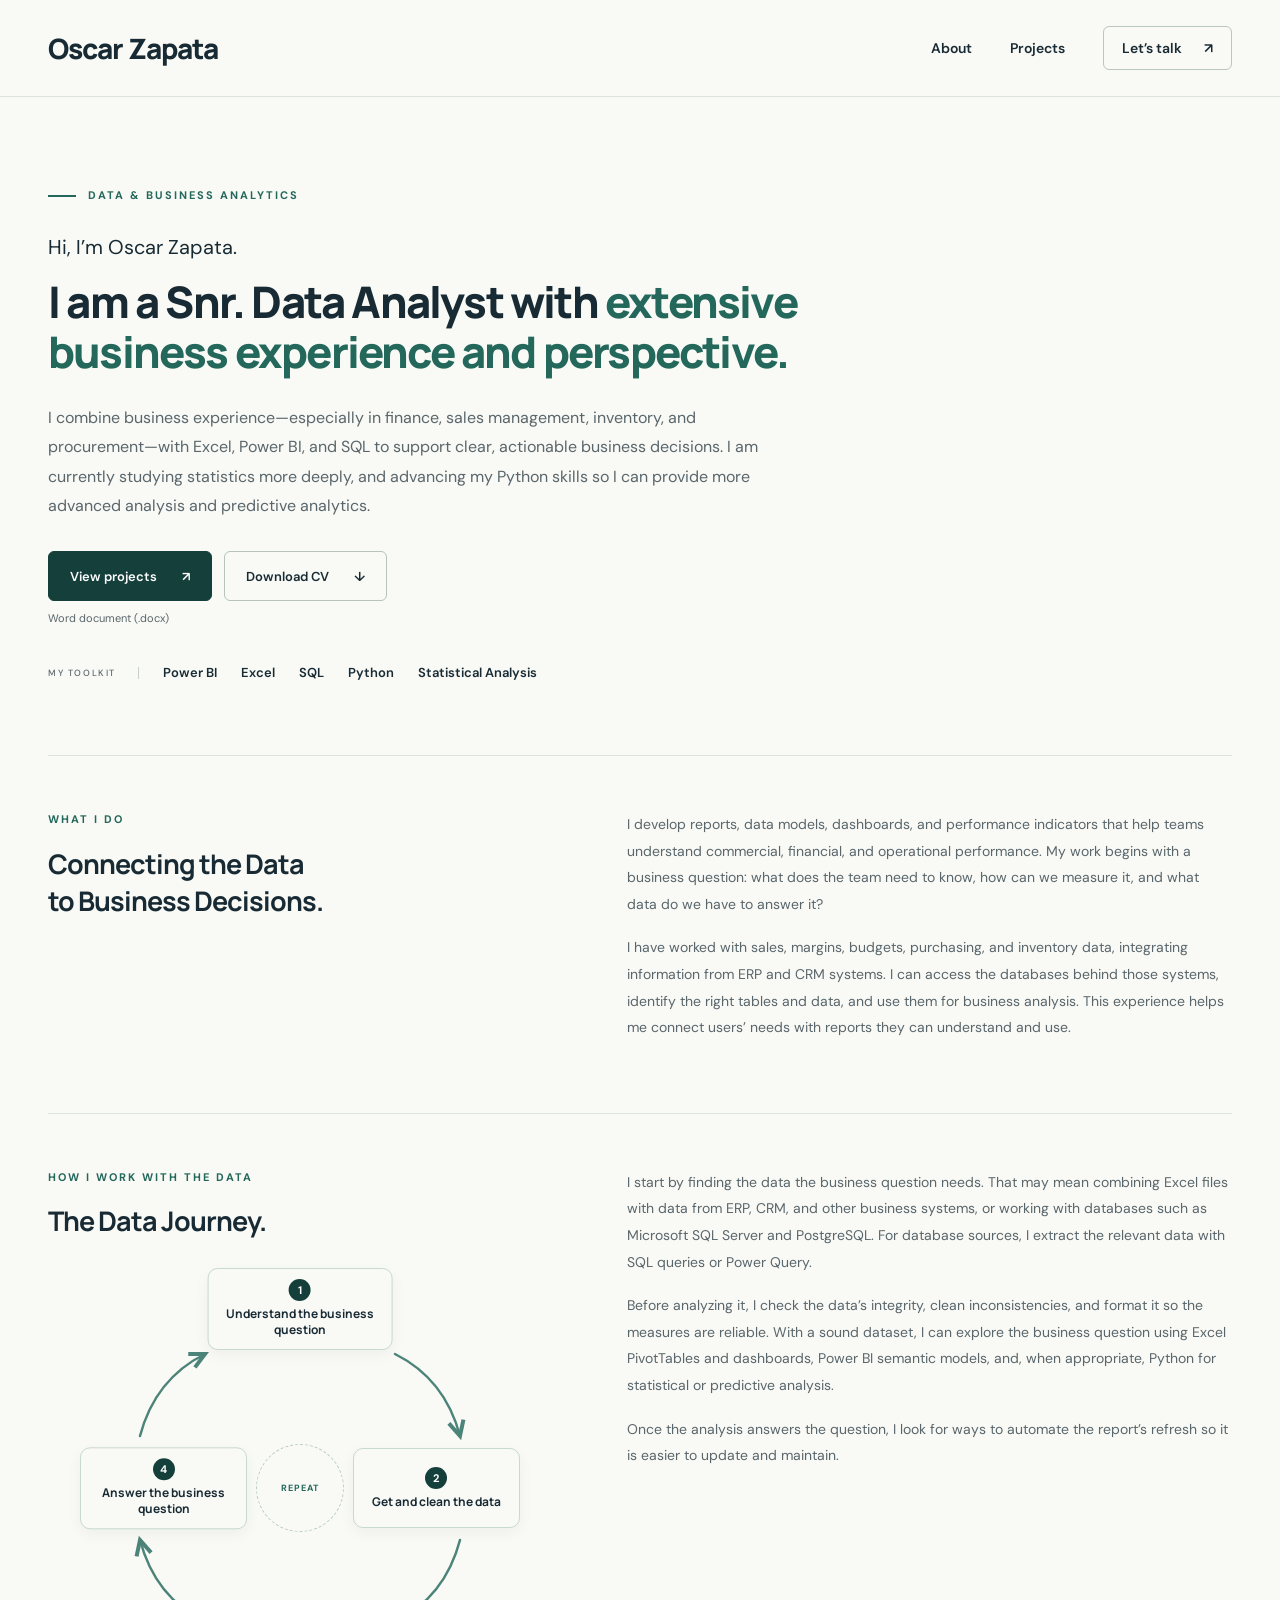
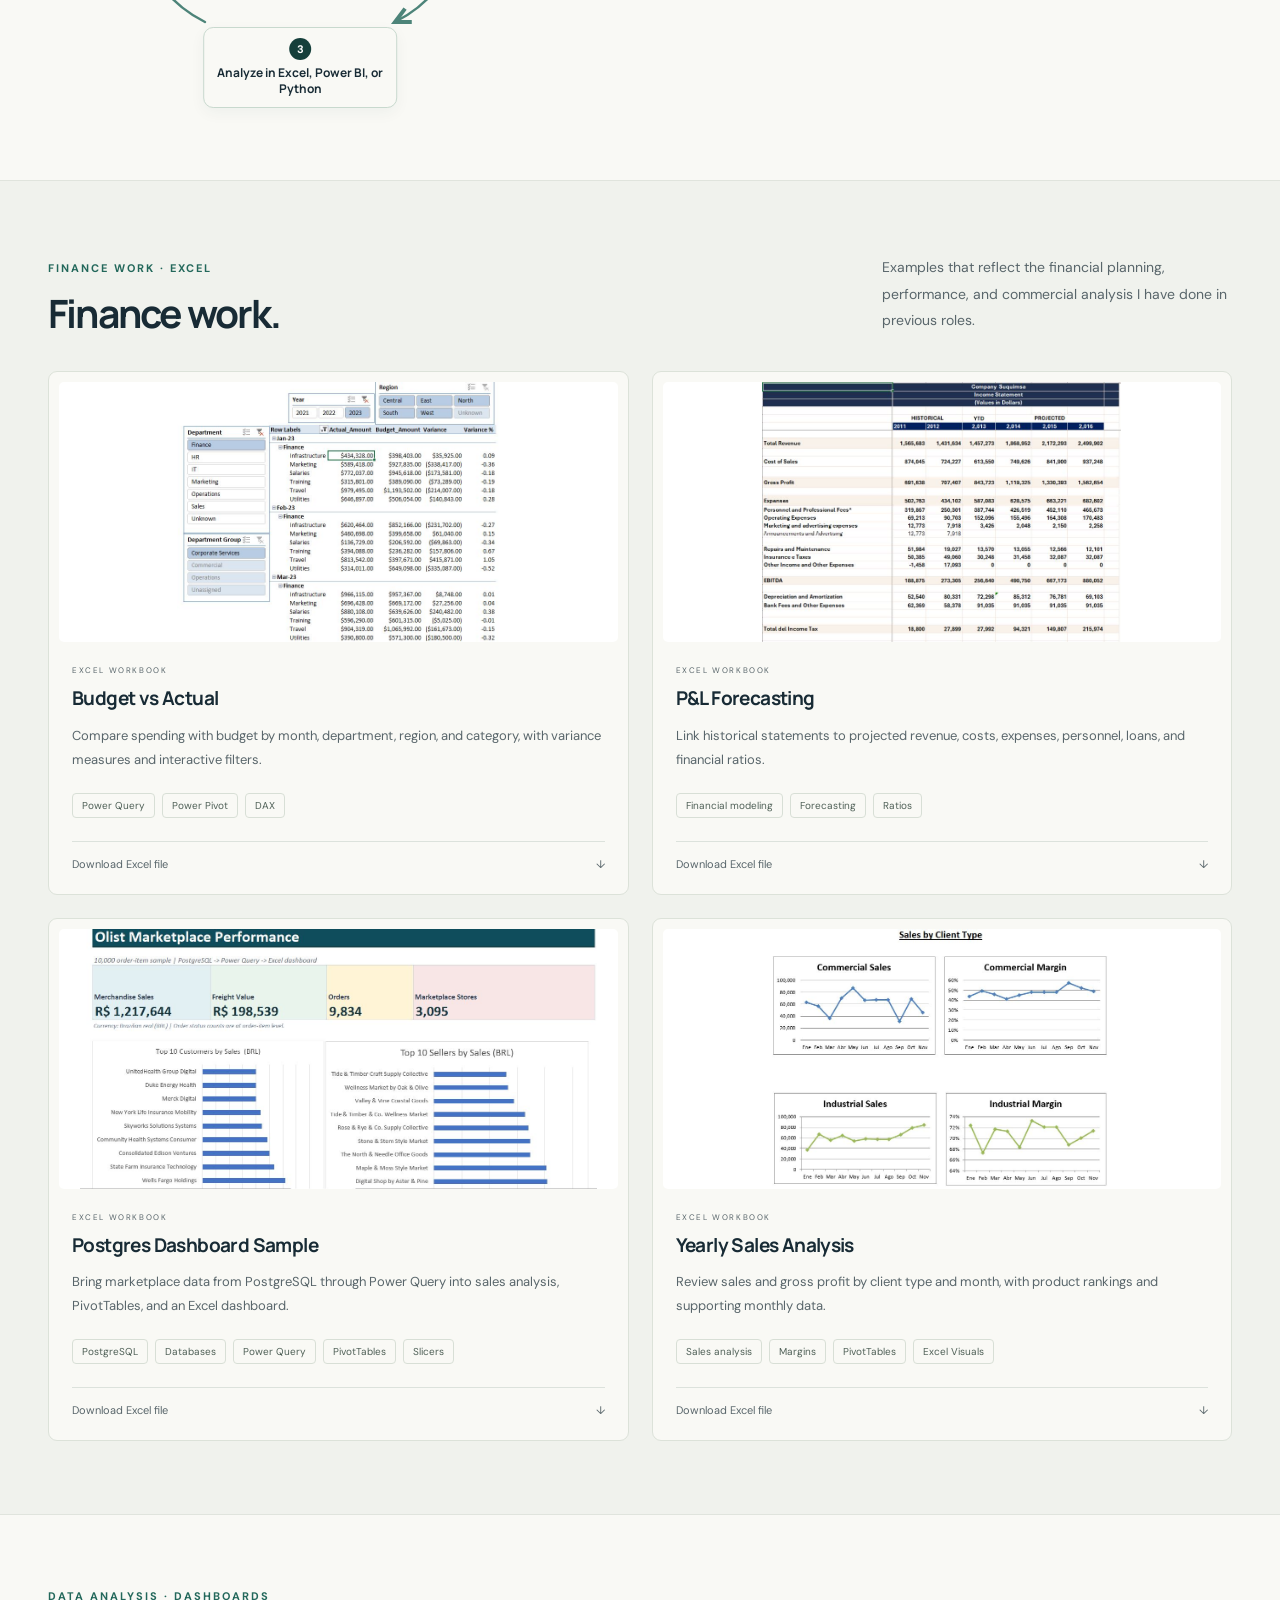
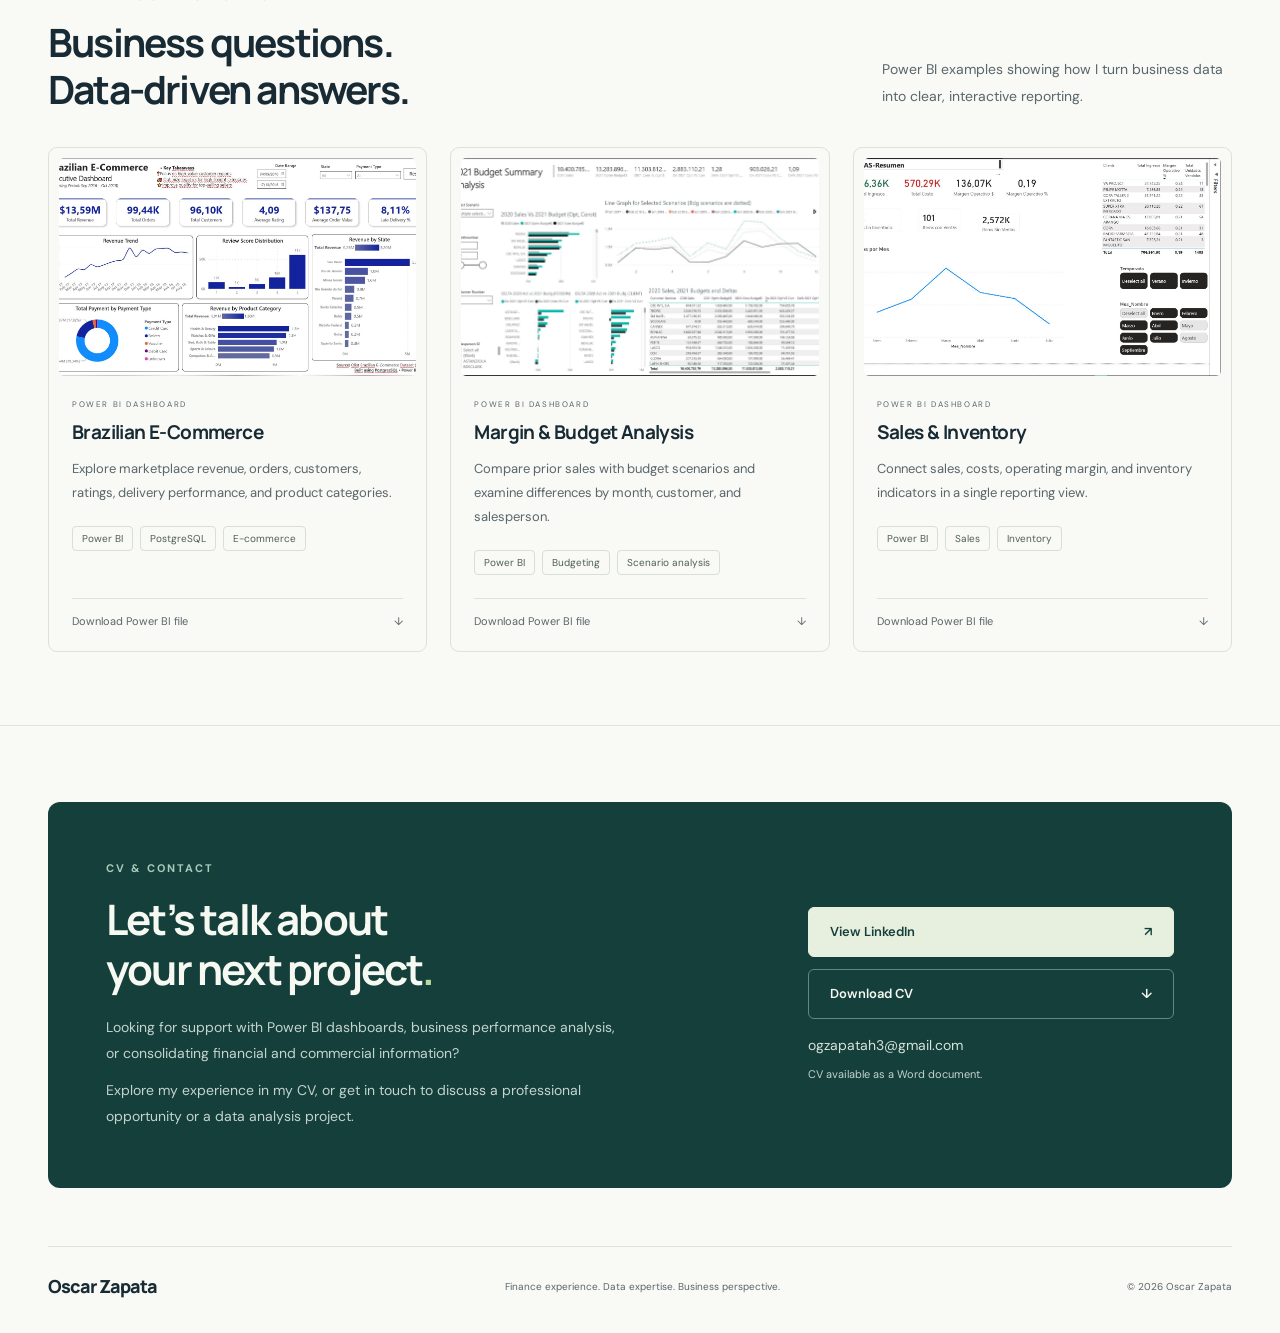
==== index.html @ 54e93f94 "Initial professional portfolio site" ====
<!doctype html>
<html lang="en">
  <head>
    <meta charset="UTF-8" />
    <meta name="viewport" content="width=device-width, initial-scale=1.0" />
    <meta name="description" content="Oscar Zapata is a senior data analyst combining finance and business experience with Excel, Power BI, and SQL, while studying advanced Python and statistics." />
    <meta name="theme-color" content="#153f3b" />
    <title>Oscar Zapata — Data & Business Analytics</title>
    <link rel="preconnect" href="https://fonts.googleapis.com" />
    <link rel="preconnect" href="https://fonts.gstatic.com" crossorigin />
    <link href="https://fonts.googleapis.com/css2?family=DM+Sans:wght@400;500;600;700&family=Manrope:wght@400;500;600;700;800&display=swap" rel="stylesheet" />
    <link rel="stylesheet" href="./styles.css" />
  </head>
  <body>
    <a class="skip-link" href="#main">Skip to content</a>
    <header class="site-header">
      <div class="container header-inner">
        <a class="brand" href="#about" aria-label="Oscar Zapata, home">Oscar Zapata</a>
        <nav aria-label="Main navigation"><a href="#about">About</a><a href="#projects">Projects</a><a class="nav-contact" href="#contact">Let’s talk <span aria-hidden="true">↗</span></a></nav>
      </div>
    </header>
    <main id="main">
      <section class="hero container" id="about" aria-labelledby="hero-title">
        <div class="hero-copy">
          <p class="eyebrow"><span class="small-line"></span> DATA & BUSINESS ANALYTICS</p>
          <p class="intro">Hi, I’m Oscar Zapata.</p>
          <h1 id="hero-title">I am a Snr. Data Analyst with <span class="accent">extensive business experience and perspective.</span></h1>
          <p class="hero-description">I combine business experience—especially in finance, sales management, inventory, and procurement—with Excel, Power BI, and SQL to support clear, actionable business decisions. I am currently studying statistics more deeply, and advancing my Python skills so I can provide more advanced analysis and predictive analytics.</p>
          <div class="button-row"><a class="button button-primary" href="#projects">View projects <span aria-hidden="true">↗</span></a><a class="button button-outline" href="./Docs/Oscar_Zapata_Senior_Data_Analyst_CV.docx" download aria-describedby="cv-status">Download CV <span aria-hidden="true">↓</span></a></div>
          <p class="draft-note" id="cv-status">Word document (.docx)</p>
          <div class="tool-row" aria-label="Core tools and methods"><span class="tool-label">MY TOOLKIT</span><span>Power BI</span><span>Excel</span><span>SQL</span><span>Python</span><span>Statistical Analysis</span></div>
        </div>
      </section>
      <section class="about-detail container" aria-labelledby="about-title">
        <div><p class="eyebrow">WHAT I DO</p><h2 id="about-title">Connecting the Data<br />to Business Decisions.</h2></div>
        <div class="about-text"><p>I develop reports, data models, dashboards, and performance indicators that help teams understand commercial, financial, and operational performance. My work begins with a business question: what does the team need to know, how can we measure it, and what data do we have to answer it?</p><p>I have worked with sales, margins, budgets, purchasing, and inventory data, integrating information from ERP and CRM systems. I can access the databases behind those systems, identify the right tables and data, and use them for business analysis. This experience helps me connect users’ needs with reports they can understand and use.</p></div>
      </section>
      <section class="about-detail container" aria-labelledby="journey-title">
        <div>
          <p class="eyebrow">HOW I WORK WITH THE DATA</p>
          <h2 id="journey-title">The Data Journey.</h2>
          <div class="journey-cycle" role="img" aria-label="A repeating four-step process: understand the business question; get and clean the data; analyze it in Excel, Power BI, or Python; answer the business question; then return to step one.">
            <svg class="journey-arrows" viewBox="0 0 440 440" aria-hidden="true" focusable="false">
              <defs><marker id="journey-arrow" markerWidth="9" markerHeight="9" refX="7" refY="4.5" orient="auto"><path d="M1 1.5 L7 4.5 L1 7.5" fill="none" stroke="currentColor" stroke-width="1.6" /></marker></defs>
              <path d="M315 86 Q365 111 380 168" marker-end="url(#journey-arrow)" />
              <path d="M380 272 Q365 329 315 354" marker-end="url(#journey-arrow)" />
              <path d="M125 354 Q75 329 60 272" marker-end="url(#journey-arrow)" />
              <path d="M60 168 Q75 111 125 86" marker-end="url(#journey-arrow)" />
            </svg>
            <div class="journey-step journey-step-one"><span>1</span><strong>Understand the business question</strong></div>
            <div class="journey-step journey-step-two"><span>2</span><strong>Get and clean the data</strong></div>
            <div class="journey-step journey-step-three"><span>3</span><strong>Analyze in Excel, Power BI, or Python</strong></div>
            <div class="journey-step journey-step-four"><span>4</span><strong>Answer the business question</strong></div>
            <div class="journey-cycle-center" aria-hidden="true">REPEAT</div>
          </div>
        </div>
        <div class="about-text"><p>I start by finding the data the business question needs. That may mean combining Excel files with data from ERP, CRM, and other business systems, or working with databases such as Microsoft SQL Server and PostgreSQL. For database sources, I extract the relevant data with SQL queries or Power Query.</p><p>Before analyzing it, I check the data’s integrity, clean inconsistencies, and format it so the measures are reliable. With a sound dataset, I can explore the business question using Excel PivotTables and dashboards, Power BI semantic models, and, when appropriate, Python for statistical or predictive analysis.</p><p>Once the analysis answers the question, I look for ways to automate the report’s refresh so it is easier to update and maintain.</p></div>
      </section>
      <section class="projects-section finance-section" id="projects" aria-labelledby="finance-title">
        <div class="container">
          <div class="section-heading"><div><p class="eyebrow">FINANCE WORK · EXCEL</p><h2 id="finance-title">Finance work.</h2></div><p>Examples that reflect the financial planning, performance, and commercial analysis I have done in previous roles.</p></div>
          <div class="projects-grid finance-grid">
            <article class="project-card">
              <div class="project-visual dashboard-visual finance-image"><img src="./Docs/Excel/Budget_vs_Actual_Data.JPG" alt="Budget versus actual Excel report with department and region filters" loading="lazy" /></div>
              <div class="project-body"><span class="project-status">EXCEL WORKBOOK</span><h3>Budget vs Actual</h3><p>Compare spending with budget by month, department, region, and category, with variance measures and interactive filters.</p><div class="tags"><span>Power Query</span><span>Power Pivot</span><span>DAX</span></div><a class="project-footnote" href="./Docs/Excel/Budget_vs_Actual_Data.xlsx" download>Download Excel file <span aria-hidden="true">↓</span></a></div>
            </article>
            <article class="project-card">
              <div class="project-visual dashboard-visual finance-image"><img src="./Docs/Excel/P&amp;L Forecasting DEMO.JPG" alt="Historical and projected income statement in Excel" loading="lazy" /></div>
              <div class="project-body"><span class="project-status">EXCEL WORKBOOK</span><h3>P&amp;L Forecasting</h3><p>Link historical statements to projected revenue, costs, expenses, personnel, loans, and financial ratios.</p><div class="tags"><span>Financial modeling</span><span>Forecasting</span><span>Ratios</span></div><a class="project-footnote" href="./Docs/Excel/P&amp;L Forecasting DEMO.xlsx" download>Download Excel file <span aria-hidden="true">↓</span></a></div>
            </article>
            <article class="project-card">
              <div class="project-visual dashboard-visual finance-image"><img src="./Docs/Excel/Postgres Dashboard Sample.JPG" alt="Olist marketplace Excel dashboard with sales KPIs and customer and seller rankings" loading="lazy" /></div>
              <div class="project-body"><span class="project-status">EXCEL WORKBOOK</span><h3>Postgres Dashboard Sample</h3><p>Bring marketplace data from PostgreSQL through Power Query into sales analysis, PivotTables, and an Excel dashboard.</p><div class="tags"><span>PostgreSQL</span><span>Databases</span><span>Power Query</span><span>PivotTables</span><span>Slicers</span></div><a class="project-footnote" href="./Docs/Excel/Postgres Dashboard Sample.xlsx" download>Download Excel file <span aria-hidden="true">↓</span></a></div>
            </article>
            <article class="project-card">
              <div class="project-visual dashboard-visual finance-image"><img src="./Docs/Excel/Yearly Sales Analysis.JPG" alt="Excel charts comparing commercial and industrial sales and margins by month" loading="lazy" /></div>
              <div class="project-body"><span class="project-status">EXCEL WORKBOOK</span><h3>Yearly Sales Analysis</h3><p>Review sales and gross profit by client type and month, with product rankings and supporting monthly data.</p><div class="tags"><span>Sales analysis</span><span>Margins</span><span>PivotTables</span><span>Excel Visuals</span></div><a class="project-footnote" href="./Docs/Excel/Yearly Sales Analysis.xlsx" download>Download Excel file <span aria-hidden="true">↓</span></a></div>
            </article>
          </div>
        </div>
      </section>
      <section class="projects-section dashboards-section" id="dashboards" aria-labelledby="dashboards-title">
        <div class="container">
          <div class="section-heading"><div><p class="eyebrow">DATA ANALYSIS · DASHBOARDS</p><h2 id="dashboards-title">Business questions.<br />Data-driven answers.</h2></div><p>Power BI examples showing how I turn business data into clear, interactive reporting.</p></div>
          <div class="projects-grid">
            <article class="project-card">
              <div class="project-visual dashboard-visual"><img src="./Docs/PowerBI/Brazilian_ECommerce_Dashboard.JPG" alt="Brazilian e-commerce dashboard showing revenue, orders, delivery, and customer trends" loading="lazy" /></div>
              <div class="project-body"><span class="project-status">POWER BI DASHBOARD</span><h3>Brazilian E-Commerce</h3><p>Explore marketplace revenue, orders, customers, ratings, delivery performance, and product categories.</p><div class="tags"><span>Power BI</span><span>PostgreSQL</span><span>E-commerce</span></div><a class="project-footnote" href="./Docs/PowerBI/Brazilian_ECommerce_Dashboard.pbix" download>Download Power BI file <span aria-hidden="true">↓</span></a></div>
            </article>
            <article class="project-card">
              <div class="project-visual dashboard-visual"><img src="./Docs/PowerBI/Margin and Budget Analysis DEMO V2.JPG" alt="Budget dashboard comparing sales with optimistic and conservative scenarios" loading="lazy" /></div>
              <div class="project-body"><span class="project-status">POWER BI DASHBOARD</span><h3>Margin &amp; Budget Analysis</h3><p>Compare prior sales with budget scenarios and examine differences by month, customer, and salesperson.</p><div class="tags"><span>Power BI</span><span>Budgeting</span><span>Scenario analysis</span></div><a class="project-footnote" href="./Docs/PowerBI/Margin and Budget Analysis DEMO V2.pbix" download>Download Power BI file <span aria-hidden="true">↓</span></a></div>
            </article>
            <article class="project-card">
              <div class="project-visual dashboard-visual inventory-visual"><img src="./Docs/PowerBI/Sales and Inventory.JPG" alt="Sales and inventory dashboard showing revenue, cost, margin, and inventory indicators" loading="lazy" /></div>
              <div class="project-body"><span class="project-status">POWER BI DASHBOARD</span><h3>Sales &amp; Inventory</h3><p>Connect sales, costs, operating margin, and inventory indicators in a single reporting view.</p><div class="tags"><span>Power BI</span><span>Sales</span><span>Inventory</span></div><a class="project-footnote" href="./Docs/PowerBI/Analisis de Bodega V2.pbix" download>Download Power BI file <span aria-hidden="true">↓</span></a></div>
            </article>
          </div>
        </div>
      </section>
      <section class="contact-section container" id="contact" aria-labelledby="contact-title">
        <div class="contact-card">
          <div class="contact-copy"><p class="eyebrow">CV & CONTACT</p><h2 id="contact-title">Let’s talk about<br />your next project<span>.</span></h2><p>Looking for support with Power BI dashboards, business performance analysis, or consolidating financial and commercial information?</p><p>Explore my experience in my CV, or get in touch to discuss a professional opportunity or a data analysis project.</p></div>
          <div class="contact-actions"><a class="button button-light" href="https://www.linkedin.com/in/oscarzapata/" target="_blank" rel="noopener noreferrer">View LinkedIn <span aria-hidden="true">↗</span></a><a class="button button-dark-outline" href="./Docs/Oscar_Zapata_Senior_Data_Analyst_CV.docx" download>Download CV <span aria-hidden="true">↓</span></a><span class="contact-email">ogzapatah3@gmail.com</span><p class="contact-note">CV available as a Word document.</p></div>
        </div>
      </section>
    </main>
    <footer class="container site-footer"><a class="brand" href="#about">Oscar Zapata</a><p>Finance experience. Data expertise. Business perspective.</p><span>© <span id="year">2026</span> Oscar Zapata</span></footer>
    <script src="./main.js" defer></script>
  </body>
</html>
---- styles.css ----
:root {
  --paper: #f9f9f5;
  --ink: #182b35;
  --muted: #59666b;
  --green: #23685b;
  --dark-green: #153f3b;
  --line: #dce2dc;
  font-family: 'DM Sans', sans-serif;
  color: var(--ink);
  background: var(--paper);
  font-synthesis: none;
}
* { box-sizing: border-box; }
html { scroll-behavior: smooth; scroll-padding-top: 100px; }
body { margin: 0; }
a { color: inherit; text-decoration: none; }
button { font: inherit; cursor: pointer; }
button, a { -webkit-tap-highlight-color: transparent; }
button:focus-visible, a:focus-visible { outline: 3px solid #b17c25; outline-offset: 5px; }
h1, h2, h3, p { margin: 0; }
h1, h2, h3, .brand { font-family: 'Manrope', sans-serif; }
.container { width: min(1200px, calc(100% - 96px)); margin-inline: auto; }
.skip-link { position: fixed; z-index: 100; top: -100px; left: 20px; padding: 14px; background: white; }
.skip-link:focus { top: 12px; }
.site-header { background: var(--paper); border-bottom: 1px solid var(--line); }
.header-inner { height: 96px; display: flex; align-items: center; justify-content: space-between; gap: 24px; }
.brand { font-size: 28px; font-weight: 800; letter-spacing: -1px; }
nav { display: flex; align-items: center; gap: 38px; font-size: 14px; font-weight: 600; }
nav a { padding-block: 10px; }
nav a:hover { color: var(--green); }
nav .nav-contact { display: flex; gap: 22px; border: 1px solid #bac7bf; padding: 12px 18px; border-radius: 6px; }
.hero { padding-block: 90px 74px; }
.hero-copy { max-width: 850px; }
.eyebrow { font-size: 11px; font-weight: 700; letter-spacing: 2px; color: var(--green); line-height: 1.6; }
.hero .eyebrow { display: flex; align-items: center; gap: 12px; margin-bottom: 29px; }
.small-line { width: 28px; height: 2px; background: var(--green); }
.intro { font-size: 20px; margin-bottom: 17px; }
h1 { font-size: clamp(38px, 3.4vw, 48px); letter-spacing: -1.8px; line-height: 1.15; font-weight: 800; }
.accent { color: var(--green); }
.hero-description { margin-top: 26px; max-width: 740px; color: var(--muted); font-size: 16px; line-height: 1.85; }
.button-row { display: flex; flex-wrap: wrap; gap: 12px; margin-top: 30px; }
.button { border-radius: 6px; padding: 15px 21px; display: inline-flex; justify-content: center; align-items: center; gap: 25px; min-height: 50px; font-size: 13px; font-weight: 600; transition: background .18s, transform .18s; }
.button:hover { transform: translateY(-2px); }
.button-primary { background: var(--dark-green); border: 1px solid var(--dark-green); color: white; }
.button-primary:hover { background: #236054; }
.button-outline { background: transparent; border: 1px solid #b7c4bd; }
.button-outline:hover { background: #eef1eb; }
.draft-note { font-size: 11px; color: var(--muted); margin-top: 10px; }
.tool-row { display: flex; flex-wrap: wrap; align-items: center; gap: 24px; margin-top: 39px; font-size: 13px; font-weight: 600; }
.tool-row .tool-label { font-size: 9px; letter-spacing: 1.6px; color: var(--muted); font-weight: 500; border-right: 1px solid #c8d1c9; padding-right: 22px; }
.about-detail { border-top: 1px solid var(--line); padding-block: 55px 72px; display: grid; grid-template-columns: 1fr 1.2fr; gap: 75px; }
.about-detail h2 { font-size: 27px; letter-spacing: -1px; line-height: 1.4; margin-top: 16px; }
.about-text { color: var(--muted); font-size: 14px; line-height: 1.9; }
.about-text p + p { margin-top: 17px; }
.journey-cycle { position: relative; width: min(100%, 440px); aspect-ratio: 1; margin: 28px auto 0; }
.journey-arrows { position: absolute; inset: 0; width: 100%; height: 100%; color: var(--green); }
.journey-arrows > path { fill: none; stroke: currentColor; stroke-width: 2.5; stroke-linecap: round; opacity: .8; }
.journey-step { position: absolute; z-index: 1; min-height: 80px; padding: 10px; border: 1px solid #c8d9ce; border-radius: 10px; background: var(--paper); display: flex; flex-direction: column; align-items: center; justify-content: center; gap: 5px; text-align: center; box-shadow: 0 5px 15px #153f3b0c; }
.journey-step span { width: 22px; height: 22px; border-radius: 50%; background: var(--dark-green); color: white; display: grid; place-items: center; font-size: 11px; font-weight: 700; }
.journey-step strong { font-family: 'Manrope', sans-serif; font-size: 12px; line-height: 1.35; }
.journey-step-one { top: 0; left: 50%; transform: translateX(-50%); width: 42%; }
.journey-step-two { top: 50%; right: 0; transform: translateY(-50%); width: 38%; }
.journey-step-three { bottom: 0; left: 50%; transform: translateX(-50%); width: 44%; }
.journey-step-four { top: 50%; left: 0; transform: translateY(-50%); width: 38%; }
.journey-cycle-center { position: absolute; inset: 40%; border: 1px dashed #b8cec2; border-radius: 50%; display: grid; place-items: center; color: var(--green); font-size: 9px; font-weight: 700; letter-spacing: 1px; }
.projects-section { background: #f0f2ed; padding-block: 73px; border-block: 1px solid #e0e4dd; }
.dashboards-section { background: var(--paper); border-top: 0; }
.section-heading { display: flex; justify-content: space-between; gap: 40px; align-items: end; margin-bottom: 34px; }
.section-heading h2 { font-size: 39px; line-height: 1.2; letter-spacing: -1.8px; margin-top: 13px; }
.section-heading > p { max-width: 350px; color: var(--muted); font-size: 14px; line-height: 1.9; padding-bottom: 3px; }
.projects-grid { display: grid; grid-template-columns: repeat(3, 1fr); gap: 23px; }
.finance-grid { grid-template-columns: repeat(2, minmax(0, 1fr)); }
.project-card { background: var(--paper); border: 1px solid #dce2d9; border-radius: 9px; overflow: hidden; display: flex; flex-direction: column; transition: transform .2s, box-shadow .2s; }
.project-card:hover { transform: translateY(-4px); box-shadow: 0 12px 24px #153f3b0c; }
.project-visual { height: 218px; margin: 10px 10px 0; border-radius: 5px; padding: 20px; display: flex; flex-direction: column; justify-content: space-between; }
.dashboard-visual { padding: 0; overflow: hidden; background: #e9eeeb; }
.dashboard-visual img { width: 100%; height: 100%; display: block; object-fit: cover; object-position: top center; }
.inventory-visual img { object-position: right top; }
.finance-image { height: 260px; background: #fff; }
.finance-image img { object-fit: contain; }
.project-body { padding: 23px; display: flex; flex: 1; flex-direction: column; }
.project-status { font-size: 8px; letter-spacing: 1.6px; color: var(--muted); }
.project-body h3 { font-size: 19px; line-height: 1.4; letter-spacing: -.6px; margin-top: 10px; }
.project-body p { color: var(--muted); font-size: 13px; line-height: 1.85; margin-top: 12px; }
.tags { display: flex; flex-wrap: wrap; gap: 7px; margin-top: 21px; margin-bottom: 23px; }
.tags span { font-size: 10px; border: 1px solid #d8dfd6; padding: 5px 9px; border-radius: 4px; color: #4f6057; }
.project-footnote { margin-top: auto; padding-top: 15px; border-top: 1px solid var(--line); display: flex; justify-content: space-between; font-size: 11px; color: var(--muted); }
.project-footnote:hover { color: var(--green); text-decoration: underline; }
.contact-section { padding-block: 76px 58px; }
.contact-card { border-radius: 12px; padding: 58px; background: var(--dark-green); color: #f6f8f2; display: grid; grid-template-columns: 1.7fr 1fr; gap: 80px; align-items: center; }
.contact-copy .eyebrow { color: #aacbbb; }
.contact-copy h2 { font-size: 42px; letter-spacing: -1.8px; line-height: 1.2; margin-top: 16px; }
.contact-copy h2 span { color: #bad89f; }
.contact-copy > p:not(.eyebrow) { color: #c4d4cf; font-size: 14px; line-height: 1.85; margin-top: 20px; max-width: 510px; }
.contact-copy > p + p { margin-top: 12px !important; }
.contact-actions { display: grid; gap: 12px; }
.contact-actions .button { justify-content: space-between; }
.button-light { background: #e7efdf; color: var(--dark-green); border: 1px solid #e7efdf; }
.button-light:hover { background: white; }
.button-dark-outline { background: transparent; color: #f6f8f2; border: 1px solid #65877e; }
.button-dark-outline:hover { background: #25534c; }
.contact-email { font-size: 14px; color: #d6e3dc; margin-top: 5px; overflow-wrap: anywhere; user-select: all; }
.contact-note { font-size: 11px; color: #c4d4cf; line-height: 1.6; }
.site-footer { display: flex; flex-wrap: wrap; justify-content: space-between; gap: 20px; align-items: center; border-top: 1px solid var(--line); padding-block: 27px 35px; }
.site-footer .brand { font-size: 18px; }
.site-footer p, .site-footer > span { font-size: 10px; color: var(--muted); }
@media (min-width: 1500px) { .hero { padding-block: 105px 90px; } }
@media (max-width: 1050px) {
  .container { width: calc(100% - 64px); }
  h1 { font-size: 38px; }
  .about-detail { gap: 40px; }
  .projects-grid { gap: 15px; }
  .project-body { padding: 18px; }
  .project-body h3 { font-size: 17px; }
  .contact-card { gap: 40px; padding: 40px; }
}
@media (max-width: 760px) {
  html { scroll-padding-top: 24px; }
  .container { width: calc(100% - 40px); }
  .header-inner { height: 80px; gap: 16px; }
  .brand { font-size: 20px; }
  nav { gap: 18px; font-size: 12px; }
  nav .nav-contact { padding: 8px 11px; gap: 8px; }
  .hero { padding-block: 48px; }
  h1 { font-size: clamp(34px, 7vw, 48px); letter-spacing: -1.3px; }
  .desktop-break { display: none; }
  .hero .eyebrow { margin-bottom: 22px; font-size: 10px; }
  .hero-description { max-width: 560px; font-size: 15px; }
  .about-detail { grid-template-columns: 1fr; gap: 23px; padding-block: 38px 45px; }
  .about-detail h2 { font-size: 28px; }
  .section-heading { display: block; }
  .section-heading h2 { font-size: 34px; }
  .section-heading > p { margin-top: 20px; max-width: 560px; }
  .projects-section { padding-block: 45px; }
  .projects-grid { grid-template-columns: 1fr; gap: 24px; }
  .project-visual { height: 235px; }
  .finance-image { height: 235px; }
  .project-body { padding: 23px; }
  .project-body h3 { font-size: 22px; }
  .contact-section { padding-block: 45px; }
  .contact-card { grid-template-columns: 1fr; padding: 32px 26px; gap: 28px; }
  .contact-copy h2 { font-size: 35px; }
  .contact-actions { max-width: 400px; width: 100%; }
  .site-footer { align-items: start; flex-direction: column; gap: 13px; }
}
@media (max-width: 400px) {
  .container { width: calc(100% - 32px); }
  nav { gap: 12px; }
  nav .nav-contact { border: none; padding: 8px 0; }
  nav .nav-contact span { display: none; }
  .brand { font-size: 18px; }
  .tool-row { gap: 18px; }
  .button { padding-inline: 17px; gap: 17px; }
  .contact-copy h2 { font-size: 30px; }
  .journey-step { min-height: 72px; padding: 7px; }
  .journey-step strong { font-size: 10px; }
  .journey-step span { width: 19px; height: 19px; font-size: 10px; }
}
@media (prefers-reduced-motion: reduce) {
  html { scroll-behavior: auto; }
  *, *::before, *::after { transition: none !important; }
}
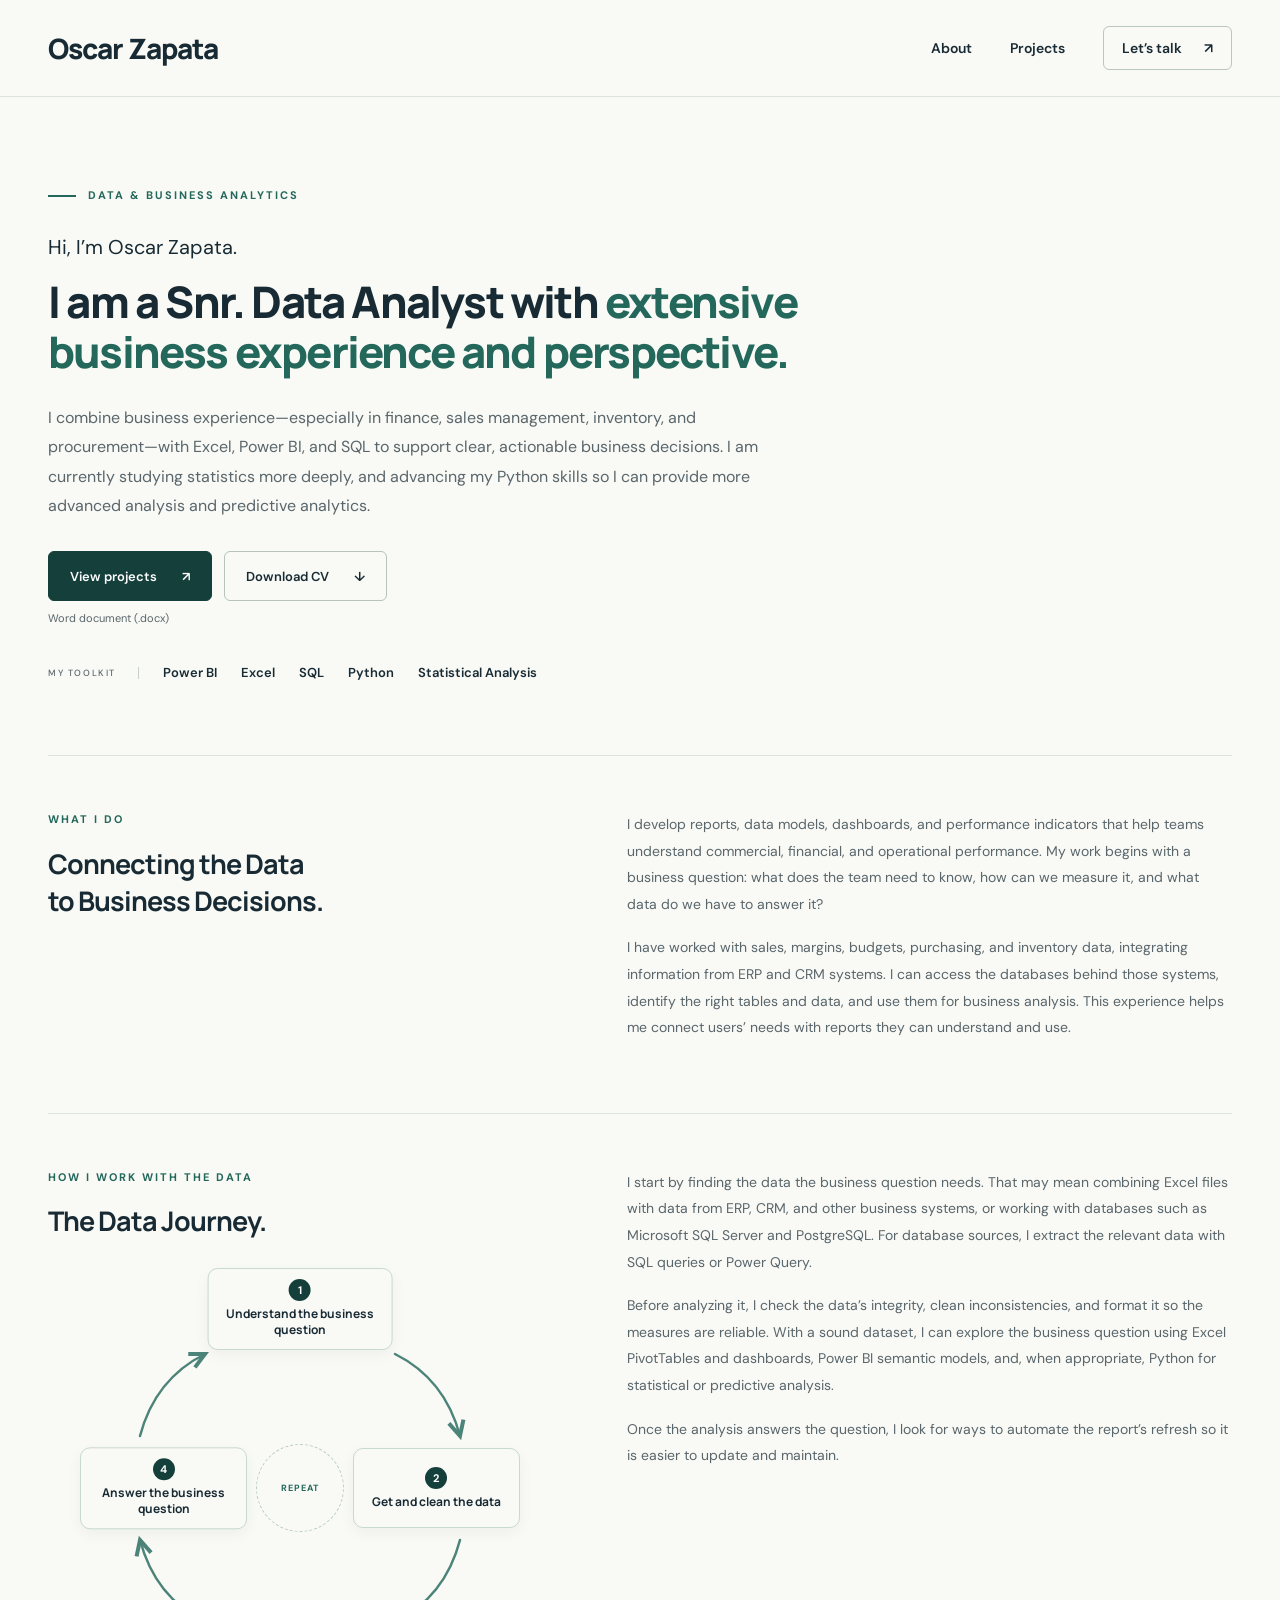
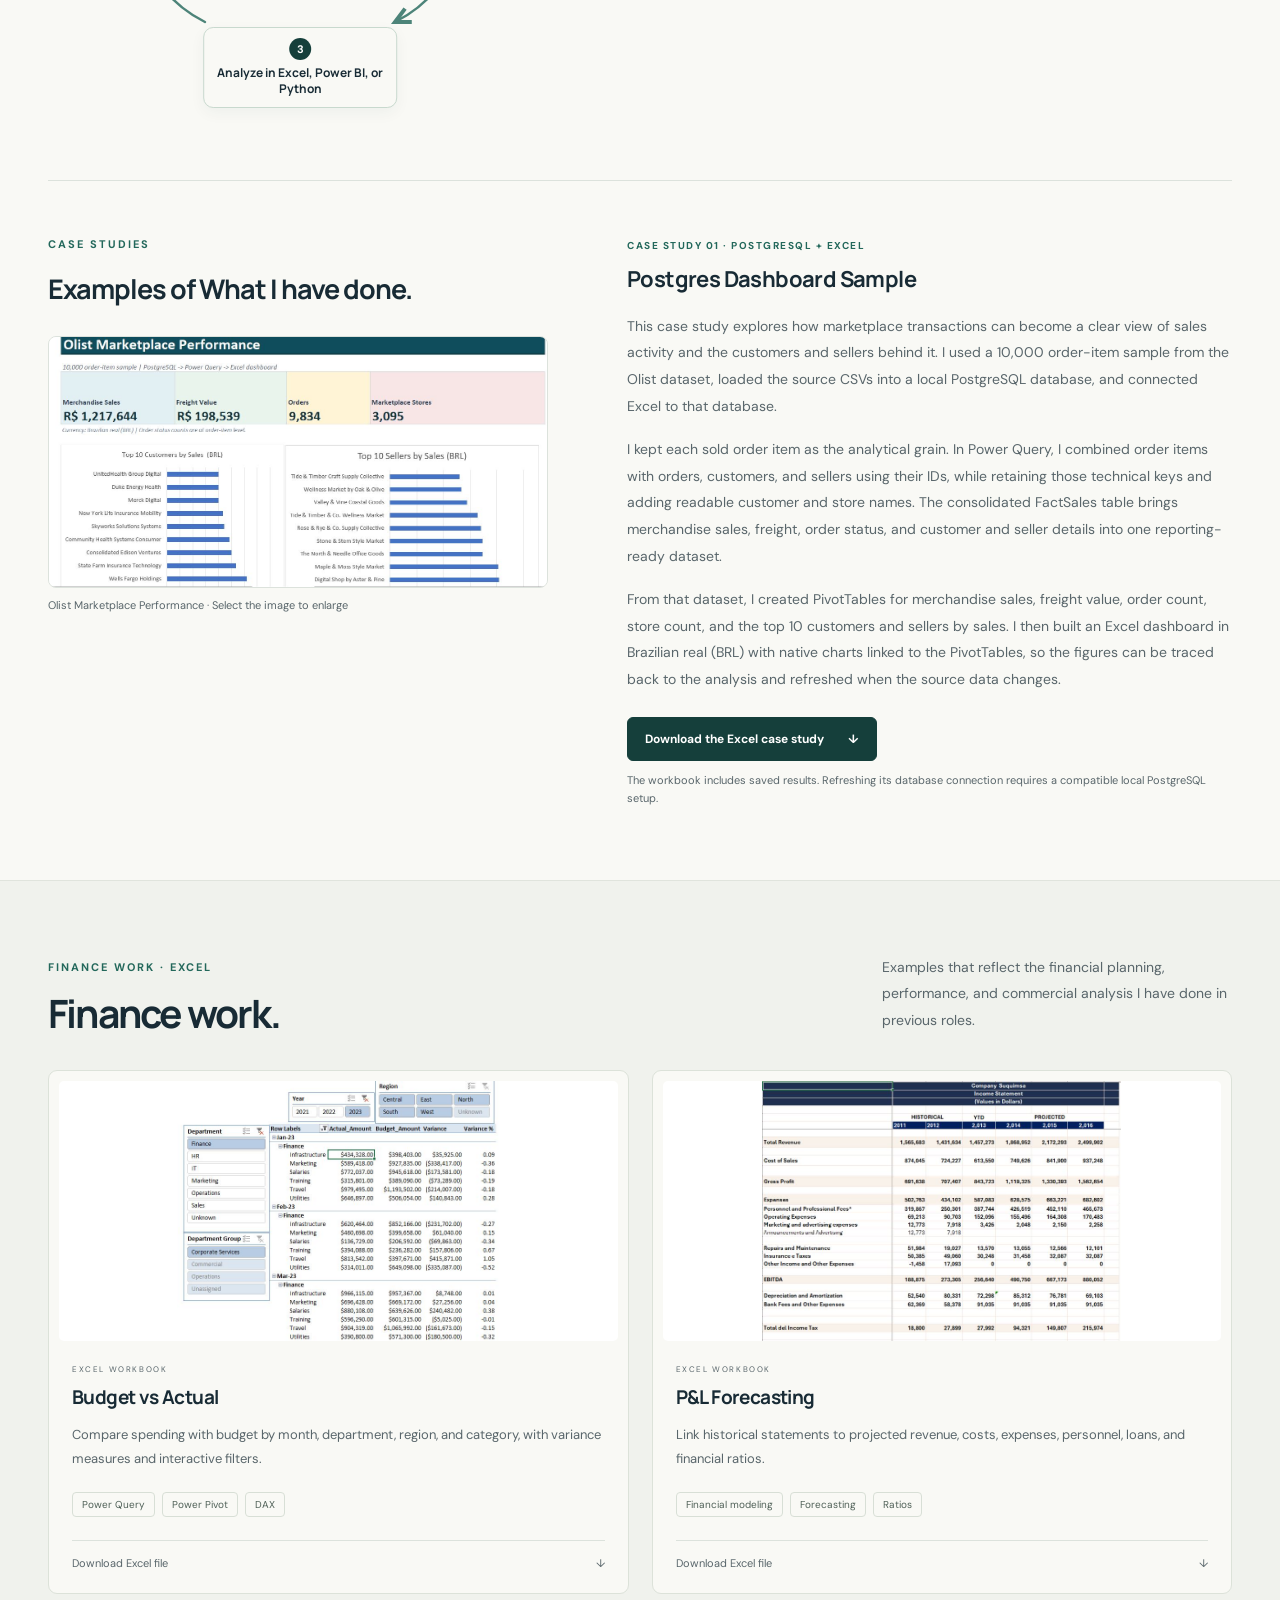
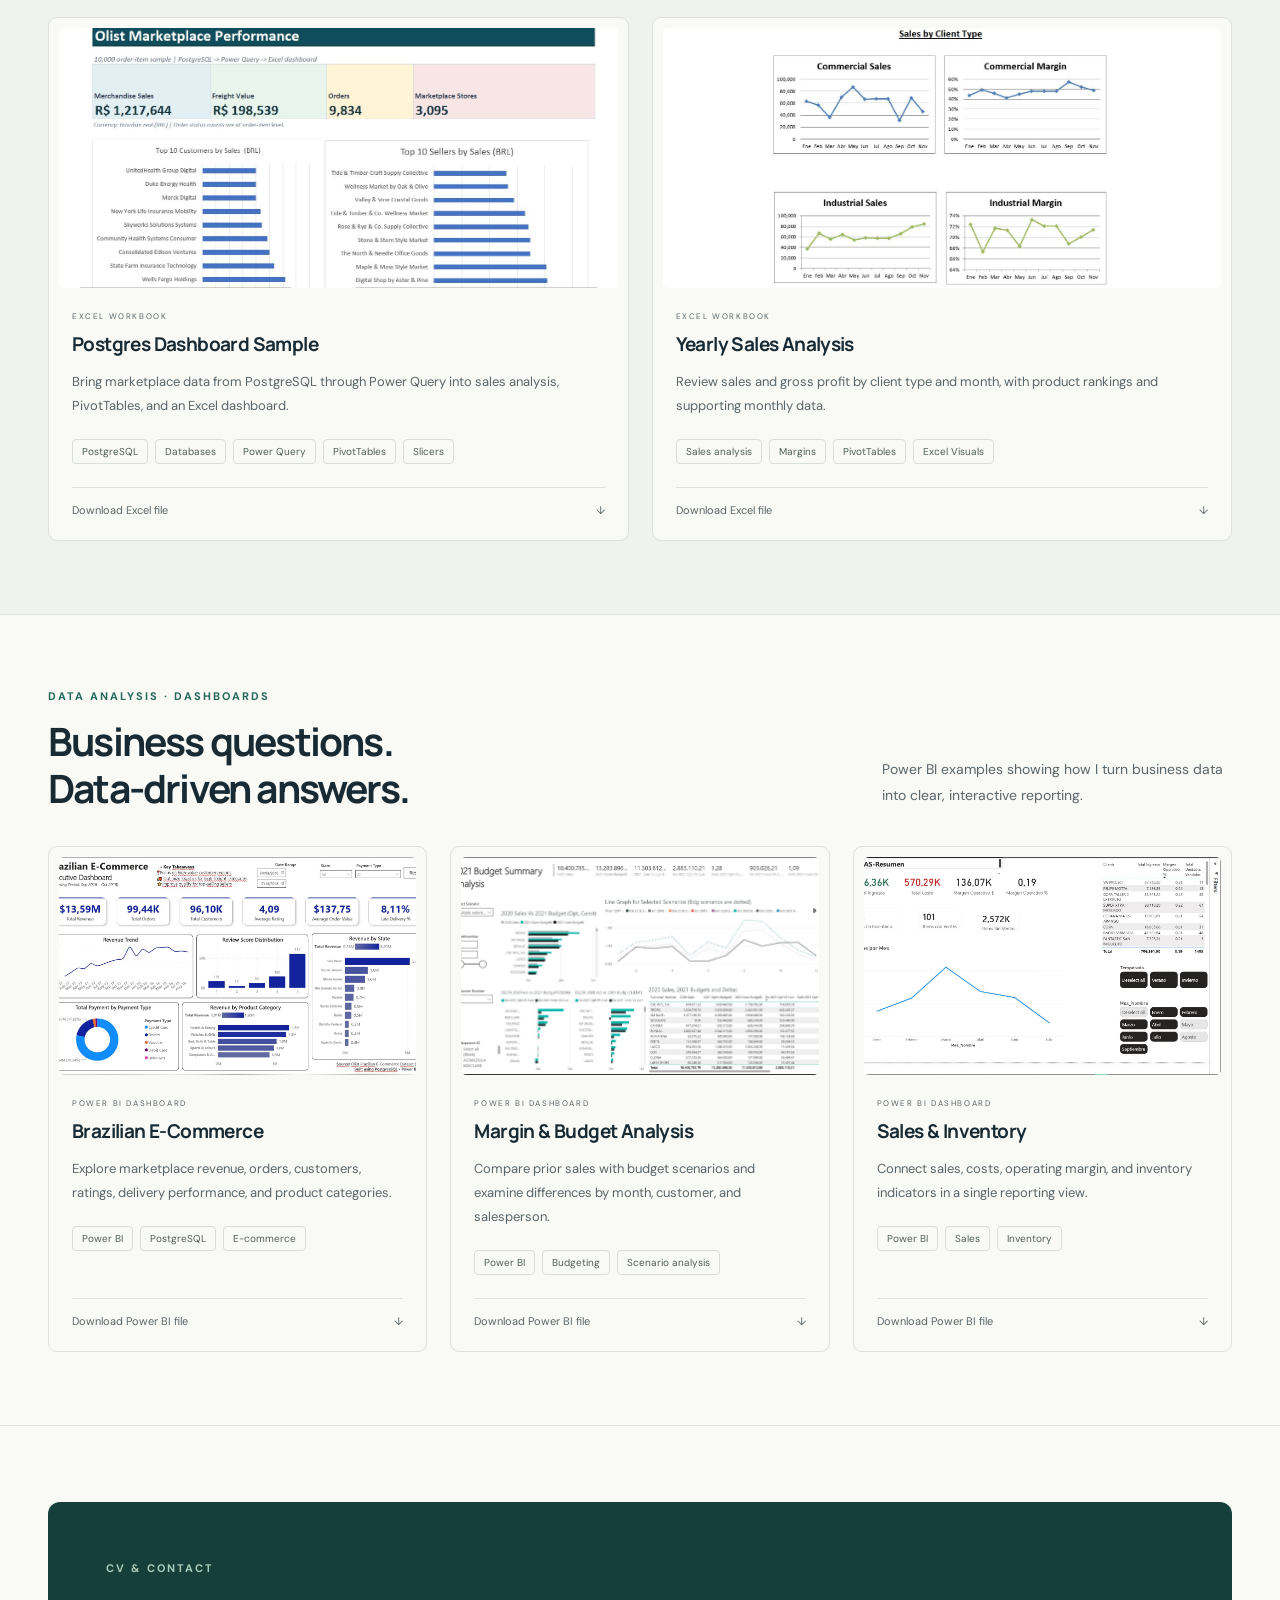
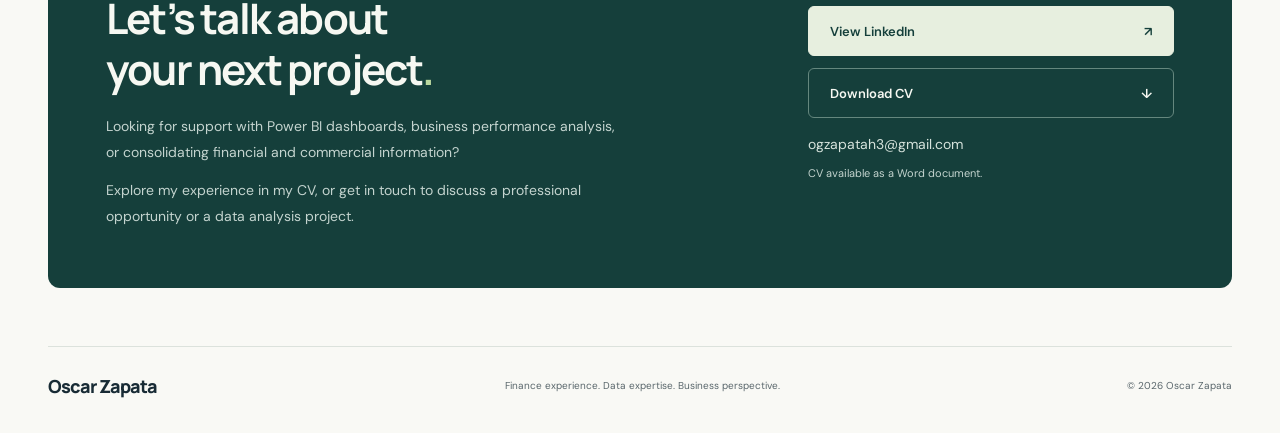
==== commit 769ca34b: "Add Olist Excel case study section" ====
--- a/index.html
+++ b/index.html
@@ -56,6 +56,27 @@
         </div>
         <div class="about-text"><p>I start by finding the data the business question needs. That may mean combining Excel files with data from ERP, CRM, and other business systems, or working with databases such as Microsoft SQL Server and PostgreSQL. For database sources, I extract the relevant data with SQL queries or Power Query.</p><p>Before analyzing it, I check the data’s integrity, clean inconsistencies, and format it so the measures are reliable. With a sound dataset, I can explore the business question using Excel PivotTables and dashboards, Power BI semantic models, and, when appropriate, Python for statistical or predictive analysis.</p><p>Once the analysis answers the question, I look for ways to automate the report’s refresh so it is easier to update and maintain.</p></div>
       </section>
+      <section class="about-detail case-study container" id="case-studies" aria-labelledby="case-studies-title">
+        <div>
+          <p class="eyebrow">CASE STUDIES</p>
+          <h2 id="case-studies-title">Examples of What I have done.</h2>
+          <figure class="case-study-preview">
+            <a href="./Docs/Excel/Postgres Dashboard Sample.JPG" target="_blank" rel="noopener noreferrer" aria-label="Open the Olist marketplace Excel dashboard image at full size">
+              <img src="./Docs/Excel/Postgres Dashboard Sample.JPG" alt="Excel dashboard showing Olist marketplace sales, freight, orders, stores, and top customers and sellers" loading="lazy" />
+            </a>
+            <figcaption>Olist Marketplace Performance · Select the image to enlarge</figcaption>
+          </figure>
+        </div>
+        <div class="about-text case-study-copy">
+          <p class="case-study-number">CASE STUDY 01 · POSTGRESQL + EXCEL</p>
+          <h3>Postgres Dashboard Sample</h3>
+          <p>This case study explores how marketplace transactions can become a clear view of sales activity and the customers and sellers behind it. I used a 10,000 order-item sample from the Olist dataset, loaded the source CSVs into a local PostgreSQL database, and connected Excel to that database.</p>
+          <p>I kept each sold order item as the analytical grain. In Power Query, I combined order items with orders, customers, and sellers using their IDs, while retaining those technical keys and adding readable customer and store names. The consolidated FactSales table brings merchandise sales, freight, order status, and customer and seller details into one reporting-ready dataset.</p>
+          <p>From that dataset, I created PivotTables for merchandise sales, freight value, order count, store count, and the top 10 customers and sellers by sales. I then built an Excel dashboard in Brazilian real (BRL) with native charts linked to the PivotTables, so the figures can be traced back to the analysis and refreshed when the source data changes.</p>
+          <a class="case-study-download" href="./Docs/Excel/Postgres Dashboard Sample.xlsx" download>Download the Excel case study <span aria-hidden="true">↓</span></a>
+          <p class="case-study-note">The workbook includes saved results. Refreshing its database connection requires a compatible local PostgreSQL setup.</p>
+        </div>
+      </section>
       <section class="projects-section finance-section" id="projects" aria-labelledby="finance-title">
         <div class="container">
           <div class="section-heading"><div><p class="eyebrow">FINANCE WORK · EXCEL</p><h2 id="finance-title">Finance work.</h2></div><p>Examples that reflect the financial planning, performance, and commercial analysis I have done in previous roles.</p></div>
@@ -85,7 +106,7 @@
           <div class="projects-grid">
             <article class="project-card">
               <div class="project-visual dashboard-visual"><img src="./Docs/PowerBI/Brazilian_ECommerce_Dashboard.JPG" alt="Brazilian e-commerce dashboard showing revenue, orders, delivery, and customer trends" loading="lazy" /></div>
-              <div class="project-body"><span class="project-status">POWER BI DASHBOARD</span><h3>Brazilian E-Commerce</h3><p>Explore marketplace revenue, orders, customers, ratings, delivery performance, and product categories.</p><div class="tags"><span>Power BI</span><span>PostgreSQL</span><span>E-commerce</span></div><a class="project-footnote" href="./Docs/PowerBI/Brazilian_ECommerce_Dashboard.pbix" download>Download Power BI file <span aria-hidden="true">↓</span></a></div>
+              <div class="project-body"><span class="project-status">POWER BI DASHBOARD</span><h3>Brazilian E-Commerce</h3><p>Explore marketplace revenue, orders, customers, ratings, delivery performance, and product categories.</p><div class="tags"><span>Power BI</span><span>PostgreSQL</span><span>E-commerce</span></div><a class="project-footnote" href="https://github.com/Ogzapatah1/Professional-Portfolio/releases/download/portfolio-assets-v1/Brazilian_ECommerce_Dashboard.pbix">Download Power BI file <span aria-hidden="true">↓</span></a></div>
             </article>
             <article class="project-card">
               <div class="project-visual dashboard-visual"><img src="./Docs/PowerBI/Margin and Budget Analysis DEMO V2.JPG" alt="Budget dashboard comparing sales with optimistic and conservative scenarios" loading="lazy" /></div>
--- a/styles.css
+++ b/styles.css
@@ -52,6 +52,17 @@
 .about-detail h2 { font-size: 27px; letter-spacing: -1px; line-height: 1.4; margin-top: 16px; }
 .about-text { color: var(--muted); font-size: 14px; line-height: 1.9; }
 .about-text p + p { margin-top: 17px; }
+.case-study-preview { margin: 28px 0 0; max-width: 500px; }
+.case-study-preview a { display: block; overflow: hidden; border: 1px solid var(--line); border-radius: 8px; background: #fff; }
+.case-study-preview a:hover { box-shadow: 0 12px 24px #153f3b14; }
+.case-study-preview img { display: block; width: 100%; height: auto; }
+.case-study-preview figcaption { margin-top: 9px; color: var(--muted); font-size: 11px; line-height: 1.5; }
+.case-study-copy .case-study-number { margin: 0; color: var(--green); font-size: 10px; font-weight: 700; letter-spacing: 1.5px; }
+.case-study-copy h3 { margin-top: 10px; color: var(--ink); font-size: 22px; letter-spacing: -.6px; line-height: 1.35; }
+.case-study-copy h3 + p { margin-top: 18px; }
+.case-study-download { display: inline-flex; align-items: center; gap: 24px; margin-top: 24px; padding: 13px 17px; border: 1px solid var(--dark-green); border-radius: 6px; background: var(--dark-green); color: white; font-size: 12px; font-weight: 700; line-height: 1.4; }
+.case-study-download:hover { background: #236054; }
+.case-study-copy .case-study-note { margin-top: 11px; font-size: 11px; line-height: 1.6; }
 .journey-cycle { position: relative; width: min(100%, 440px); aspect-ratio: 1; margin: 28px auto 0; }
 .journey-arrows { position: absolute; inset: 0; width: 100%; height: 100%; color: var(--green); }
 .journey-arrows > path { fill: none; stroke: currentColor; stroke-width: 2.5; stroke-linecap: round; opacity: .8; }
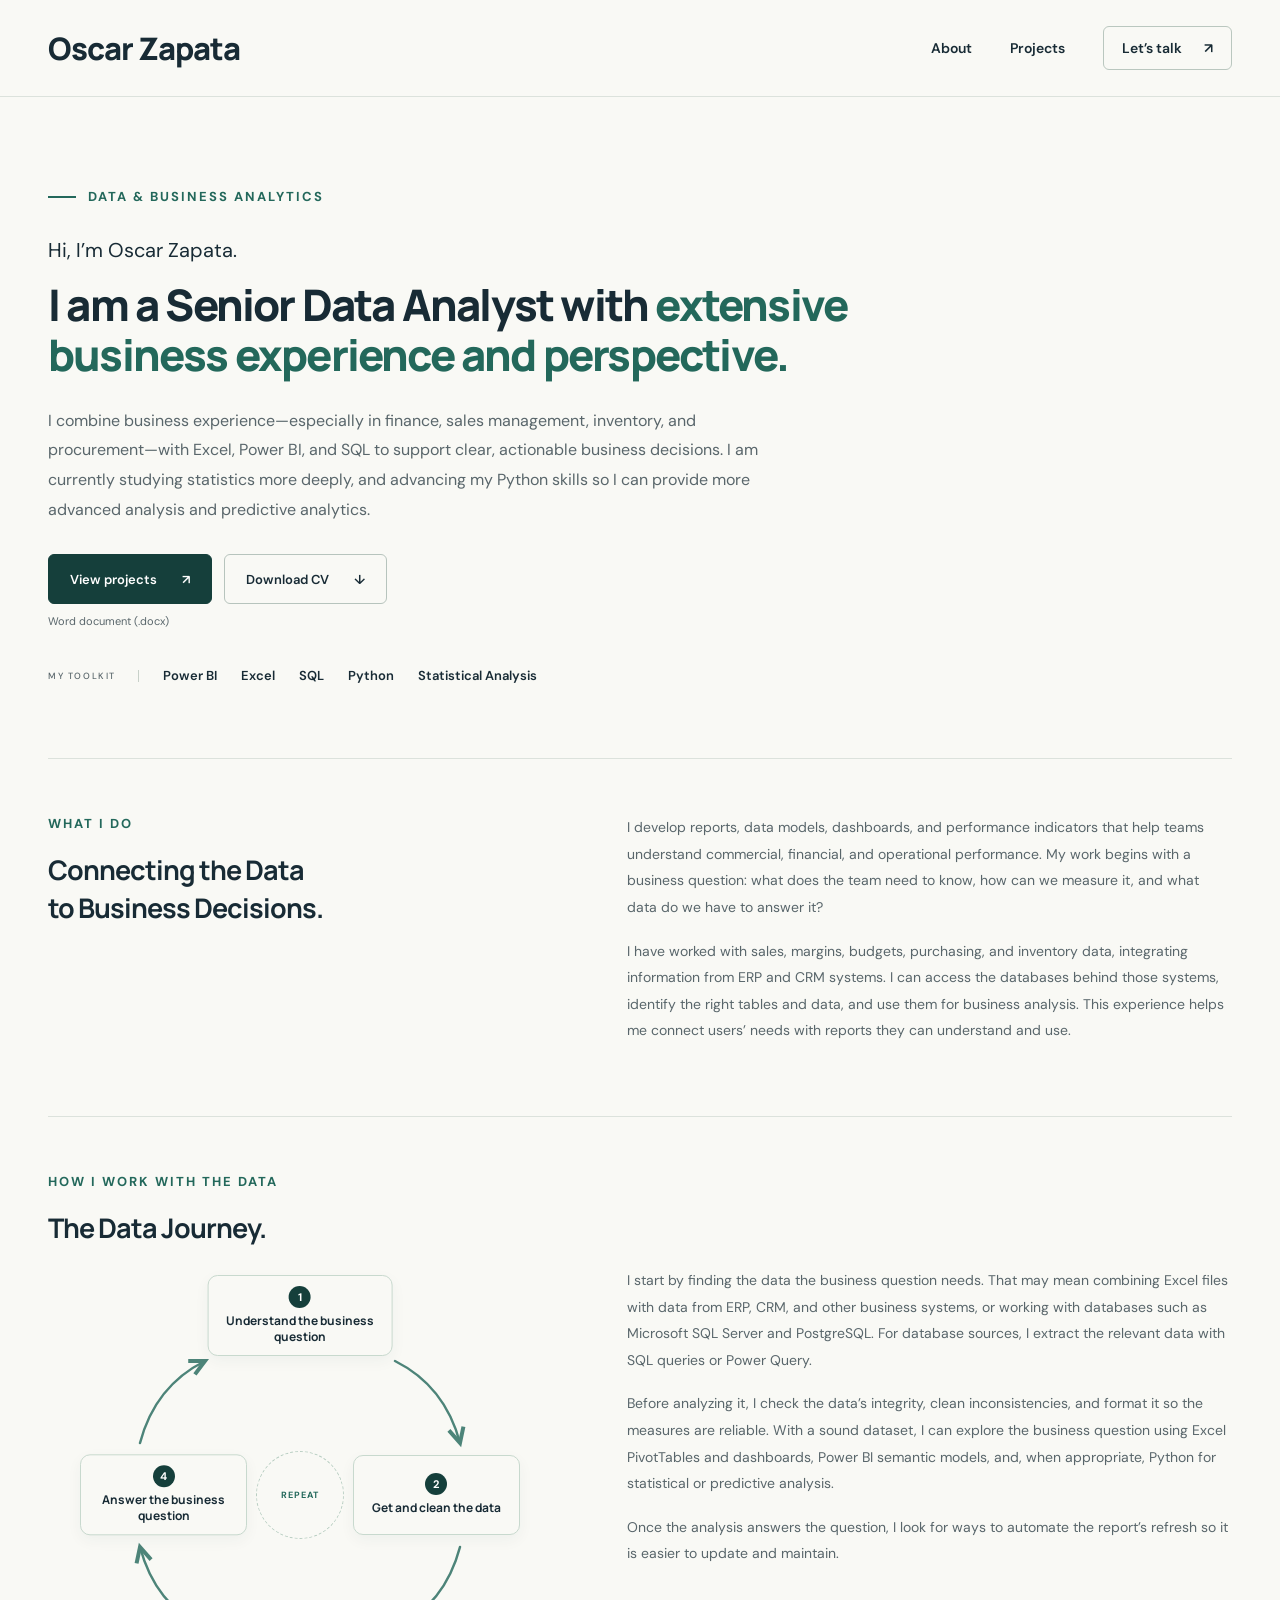
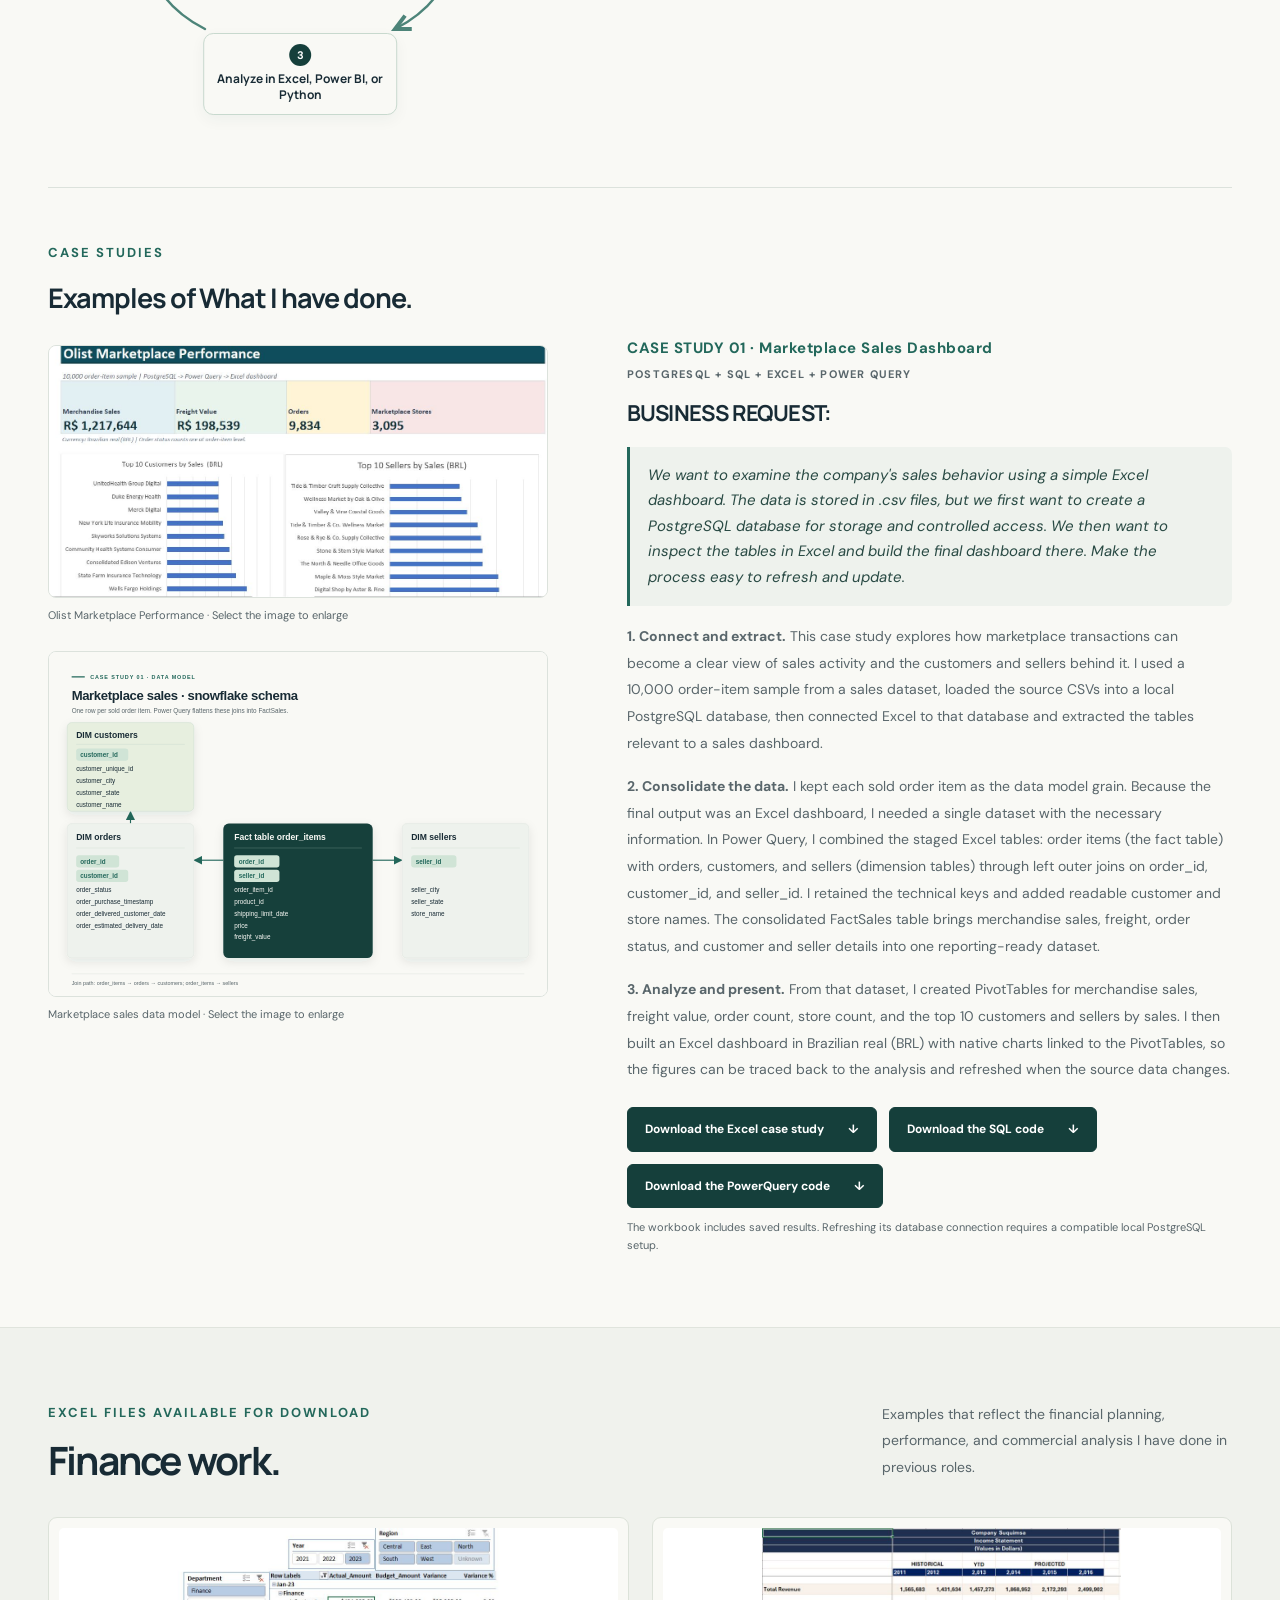
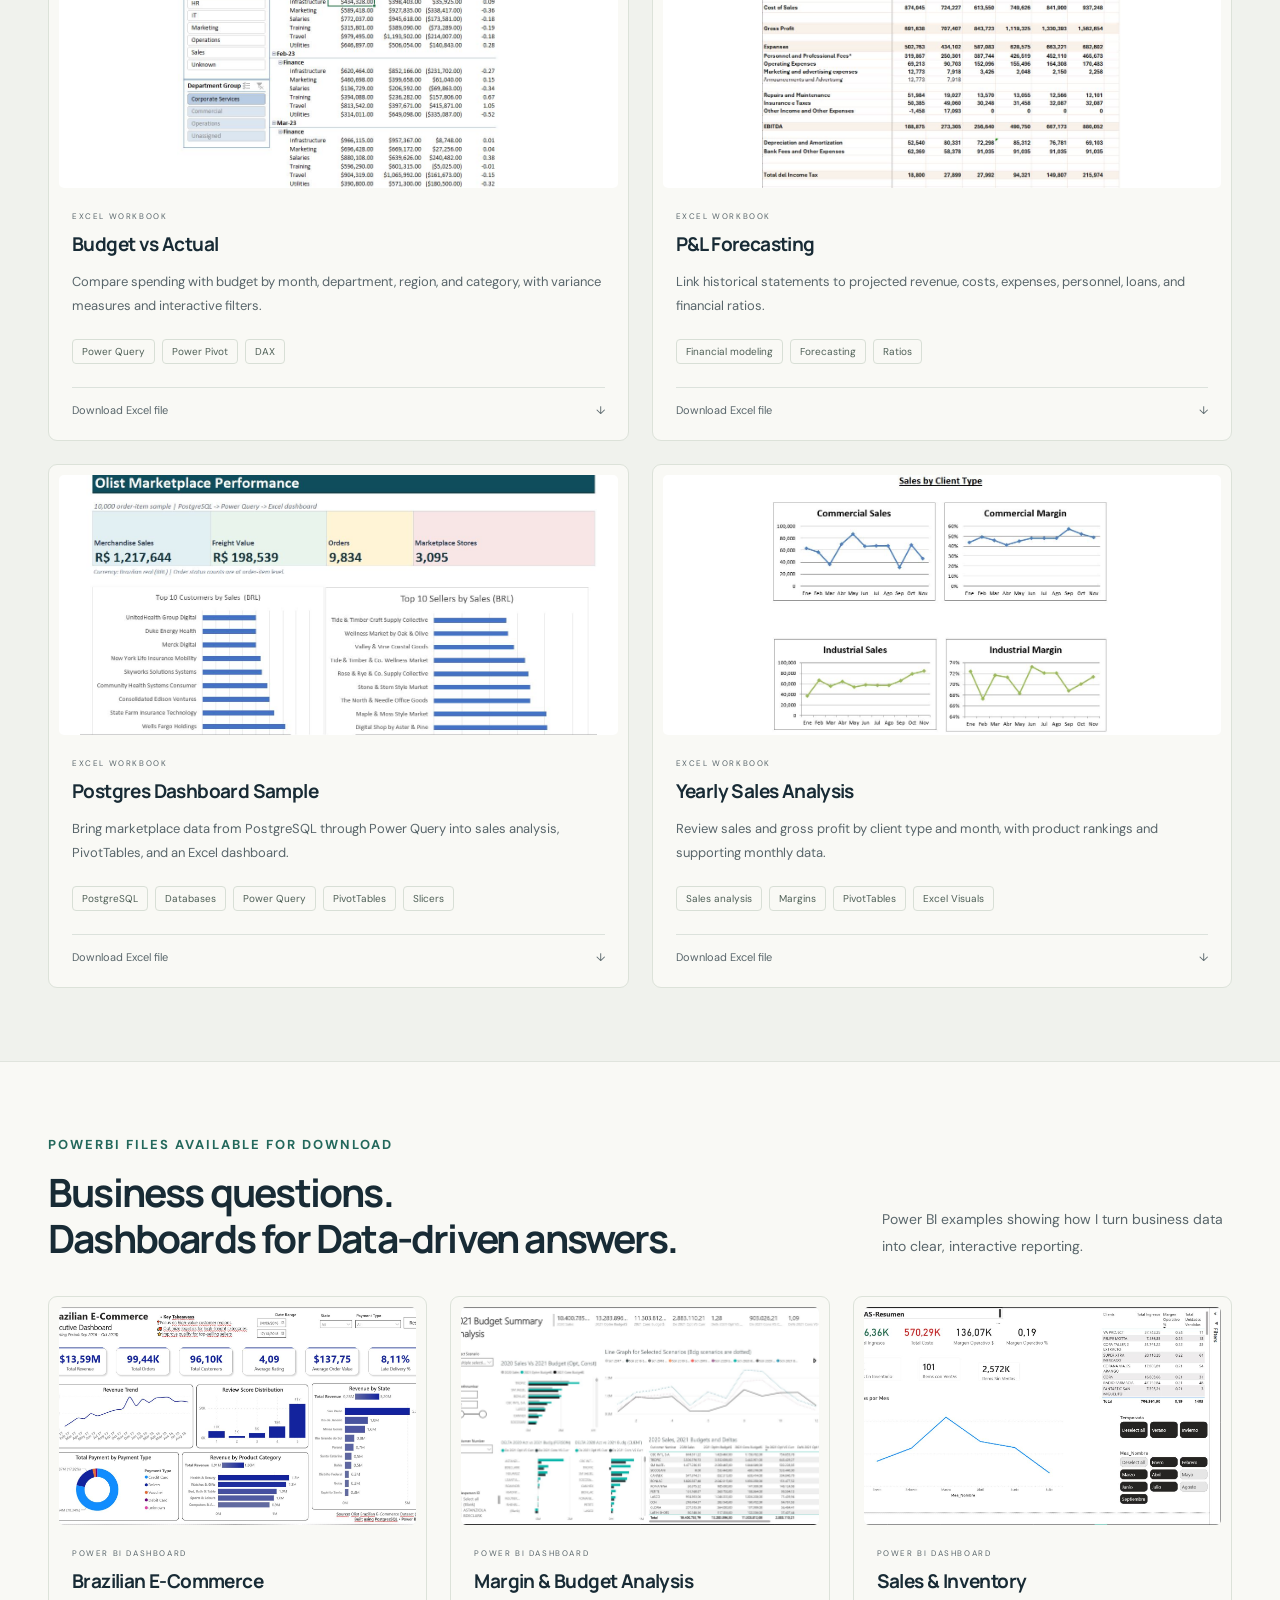
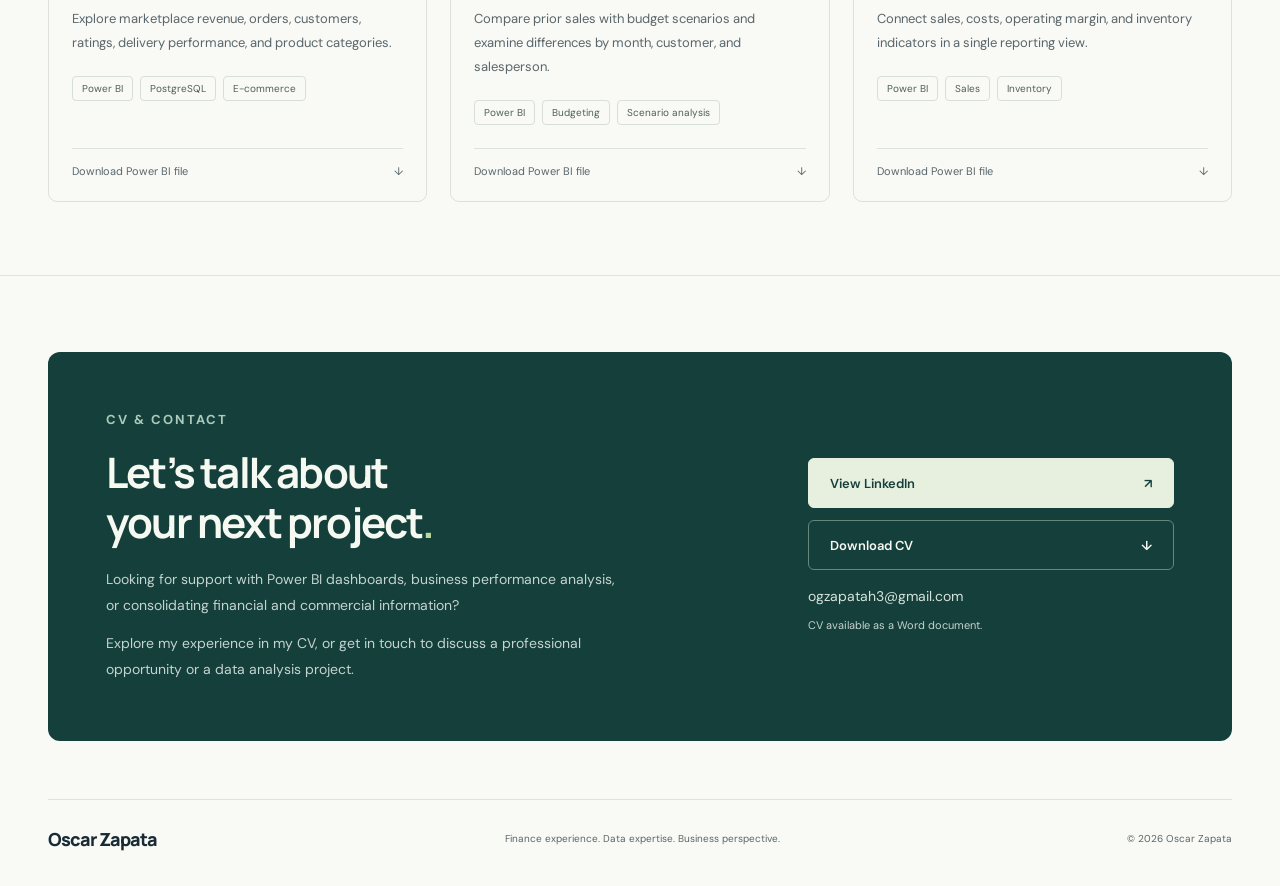
==== commit f6f65a84: "Expand marketplace case study and image navigation" ====
--- a/index.html
+++ b/index.html
@@ -8,7 +8,7 @@
     <title>Oscar Zapata — Data & Business Analytics</title>
     <link rel="preconnect" href="https://fonts.googleapis.com" />
     <link rel="preconnect" href="https://fonts.gstatic.com" crossorigin />
-    <link href="https://fonts.googleapis.com/css2?family=DM+Sans:wght@400;500;600;700&family=Manrope:wght@400;500;600;700;800&display=swap" rel="stylesheet" />
+    <link href="https://fonts.googleapis.com/css2?family=DM+Sans:ital,wght@0,400;0,500;0,600;0,700;1,400&amp;family=Manrope:wght@400;500;600;700;800&amp;display=swap" rel="stylesheet" />
     <link rel="stylesheet" href="./styles.css" />
   </head>
   <body>
@@ -24,7 +24,7 @@
         <div class="hero-copy">
           <p class="eyebrow"><span class="small-line"></span> DATA & BUSINESS ANALYTICS</p>
           <p class="intro">Hi, I’m Oscar Zapata.</p>
-          <h1 id="hero-title">I am a Snr. Data Analyst with <span class="accent">extensive business experience and perspective.</span></h1>
+          <h1 id="hero-title">I am a Senior Data Analyst with <span class="accent">extensive business experience and perspective.</span></h1>
           <p class="hero-description">I combine business experience—especially in finance, sales management, inventory, and procurement—with Excel, Power BI, and SQL to support clear, actionable business decisions. I am currently studying statistics more deeply, and advancing my Python skills so I can provide more advanced analysis and predictive analytics.</p>
           <div class="button-row"><a class="button button-primary" href="#projects">View projects <span aria-hidden="true">↗</span></a><a class="button button-outline" href="./Docs/Oscar_Zapata_Senior_Data_Analyst_CV.docx" download aria-describedby="cv-status">Download CV <span aria-hidden="true">↓</span></a></div>
           <p class="draft-note" id="cv-status">Word document (.docx)</p>
@@ -54,32 +54,44 @@
             <div class="journey-cycle-center" aria-hidden="true">REPEAT</div>
           </div>
         </div>
-        <div class="about-text"><p>I start by finding the data the business question needs. That may mean combining Excel files with data from ERP, CRM, and other business systems, or working with databases such as Microsoft SQL Server and PostgreSQL. For database sources, I extract the relevant data with SQL queries or Power Query.</p><p>Before analyzing it, I check the data’s integrity, clean inconsistencies, and format it so the measures are reliable. With a sound dataset, I can explore the business question using Excel PivotTables and dashboards, Power BI semantic models, and, when appropriate, Python for statistical or predictive analysis.</p><p>Once the analysis answers the question, I look for ways to automate the report’s refresh so it is easier to update and maintain.</p></div>
+        <div class="about-text journey-copy"><p>I start by finding the data the business question needs. That may mean combining Excel files with data from ERP, CRM, and other business systems, or working with databases such as Microsoft SQL Server and PostgreSQL. For database sources, I extract the relevant data with SQL queries or Power Query.</p><p>Before analyzing it, I check the data’s integrity, clean inconsistencies, and format it so the measures are reliable. With a sound dataset, I can explore the business question using Excel PivotTables and dashboards, Power BI semantic models, and, when appropriate, Python for statistical or predictive analysis.</p><p>Once the analysis answers the question, I look for ways to automate the report’s refresh so it is easier to update and maintain.</p></div>
       </section>
       <section class="about-detail case-study container" id="case-studies" aria-labelledby="case-studies-title">
         <div>
           <p class="eyebrow">CASE STUDIES</p>
           <h2 id="case-studies-title">Examples of What I have done.</h2>
           <figure class="case-study-preview">
-            <a href="./Docs/Excel/Postgres Dashboard Sample.JPG" target="_blank" rel="noopener noreferrer" aria-label="Open the Olist marketplace Excel dashboard image at full size">
+            <a href="./Docs/olist-dashboard-view.html" target="_blank" rel="noopener noreferrer" aria-label="Open the Olist marketplace Excel dashboard image at full size">
               <img src="./Docs/Excel/Postgres Dashboard Sample.JPG" alt="Excel dashboard showing Olist marketplace sales, freight, orders, stores, and top customers and sellers" loading="lazy" />
             </a>
             <figcaption>Olist Marketplace Performance · Select the image to enlarge</figcaption>
           </figure>
+          <figure class="case-study-preview">
+            <a href="./Docs/olist-model-view.html" target="_blank" rel="noopener noreferrer" aria-label="Open the marketplace sales snowflake schema at full size">
+              <img src="./Docs/Olist_Marketplace_Snowflake_Schema.svg" alt="Snowflake schema with order_items at the center, joined to orders and sellers; orders connects to customers" loading="lazy" />
+            </a>
+            <figcaption>Marketplace sales data model · Select the image to enlarge</figcaption>
+          </figure>
         </div>
         <div class="about-text case-study-copy">
-          <p class="case-study-number">CASE STUDY 01 · POSTGRESQL + EXCEL</p>
-          <h3>Postgres Dashboard Sample</h3>
-          <p>This case study explores how marketplace transactions can become a clear view of sales activity and the customers and sellers behind it. I used a 10,000 order-item sample from the Olist dataset, loaded the source CSVs into a local PostgreSQL database, and connected Excel to that database.</p>
-          <p>I kept each sold order item as the analytical grain. In Power Query, I combined order items with orders, customers, and sellers using their IDs, while retaining those technical keys and adding readable customer and store names. The consolidated FactSales table brings merchandise sales, freight, order status, and customer and seller details into one reporting-ready dataset.</p>
-          <p>From that dataset, I created PivotTables for merchandise sales, freight value, order count, store count, and the top 10 customers and sellers by sales. I then built an Excel dashboard in Brazilian real (BRL) with native charts linked to the PivotTables, so the figures can be traced back to the analysis and refreshed when the source data changes.</p>
-          <a class="case-study-download" href="./Docs/Excel/Postgres Dashboard Sample.xlsx" download>Download the Excel case study <span aria-hidden="true">↓</span></a>
+          <p class="case-study-number">CASE STUDY 01 · Marketplace Sales Dashboard</p>
+          <p class="case-study-skills">POSTGRESQL + SQL + EXCEL + POWER QUERY</p>
+          <h3>BUSINESS REQUEST:</h3>
+          <p class="case-study-request"><em>We want to examine the company's sales behavior using a simple Excel dashboard. The data is stored in .csv files, but we first want to create a PostgreSQL database for storage and controlled access. We then want to inspect the tables in Excel and build the final dashboard there. Make the process easy to refresh and update.</em></p>
+          <p><strong>1. Connect and extract.</strong> This case study explores how marketplace transactions can become a clear view of sales activity and the customers and sellers behind it. I used a 10,000 order-item sample from a sales dataset, loaded the source CSVs into a local PostgreSQL database, then connected Excel to that database and extracted the tables relevant to a sales dashboard.</p>
+          <p><strong>2. Consolidate the data.</strong> I kept each sold order item as the data model grain. Because the final output was an Excel dashboard, I needed a single dataset with the necessary information. In Power Query, I combined the staged Excel tables: order items (the fact table) with orders, customers, and sellers (dimension tables) through left outer joins on order_id, customer_id, and seller_id. I retained the technical keys and added readable customer and store names. The consolidated FactSales table brings merchandise sales, freight, order status, and customer and seller details into one reporting-ready dataset.</p>
+          <p><strong>3. Analyze and present.</strong> From that dataset, I created PivotTables for merchandise sales, freight value, order count, store count, and the top 10 customers and sellers by sales. I then built an Excel dashboard in Brazilian real (BRL) with native charts linked to the PivotTables, so the figures can be traced back to the analysis and refreshed when the source data changes.</p>
+          <div class="case-study-downloads">
+            <a class="case-study-download" href="./Docs/Excel/Postgres Dashboard Sample.xlsx" download>Download the Excel case study <span aria-hidden="true">↓</span></a>
+            <a class="case-study-download" href="./Docs/Olist_PostgreSQL_Import.txt" download>Download the SQL code <span aria-hidden="true">↓</span></a>
+            <a class="case-study-download" href="./Docs/FactSales_PowerQuery_M.txt" download>Download the PowerQuery code <span aria-hidden="true">↓</span></a>
+          </div>
           <p class="case-study-note">The workbook includes saved results. Refreshing its database connection requires a compatible local PostgreSQL setup.</p>
         </div>
       </section>
       <section class="projects-section finance-section" id="projects" aria-labelledby="finance-title">
         <div class="container">
-          <div class="section-heading"><div><p class="eyebrow">FINANCE WORK · EXCEL</p><h2 id="finance-title">Finance work.</h2></div><p>Examples that reflect the financial planning, performance, and commercial analysis I have done in previous roles.</p></div>
+          <div class="section-heading"><div><p class="eyebrow">EXCEL FILES AVAILABLE FOR DOWNLOAD</p><h2 id="finance-title">Finance work.</h2></div><p>Examples that reflect the financial planning, performance, and commercial analysis I have done in previous roles.</p></div>
           <div class="projects-grid finance-grid">
             <article class="project-card">
               <div class="project-visual dashboard-visual finance-image"><img src="./Docs/Excel/Budget_vs_Actual_Data.JPG" alt="Budget versus actual Excel report with department and region filters" loading="lazy" /></div>
@@ -102,7 +114,7 @@
       </section>
       <section class="projects-section dashboards-section" id="dashboards" aria-labelledby="dashboards-title">
         <div class="container">
-          <div class="section-heading"><div><p class="eyebrow">DATA ANALYSIS · DASHBOARDS</p><h2 id="dashboards-title">Business questions.<br />Data-driven answers.</h2></div><p>Power BI examples showing how I turn business data into clear, interactive reporting.</p></div>
+          <div class="section-heading"><div><p class="eyebrow">POWERBI FILES AVAILABLE FOR DOWNLOAD</p><h2 id="dashboards-title">Business questions.<br />Dashboards for Data-driven answers.</h2></div><p>Power BI examples showing how I turn business data into clear, interactive reporting.</p></div>
           <div class="projects-grid">
             <article class="project-card">
               <div class="project-visual dashboard-visual"><img src="./Docs/PowerBI/Brazilian_ECommerce_Dashboard.JPG" alt="Brazilian e-commerce dashboard showing revenue, orders, delivery, and customer trends" loading="lazy" /></div>
--- a/styles.css
+++ b/styles.css
@@ -24,14 +24,14 @@
 .skip-link:focus { top: 12px; }
 .site-header { background: var(--paper); border-bottom: 1px solid var(--line); }
 .header-inner { height: 96px; display: flex; align-items: center; justify-content: space-between; gap: 24px; }
-.brand { font-size: 28px; font-weight: 800; letter-spacing: -1px; }
+.brand { font-size: 31px; font-weight: 800; letter-spacing: -1px; }
 nav { display: flex; align-items: center; gap: 38px; font-size: 14px; font-weight: 600; }
 nav a { padding-block: 10px; }
 nav a:hover { color: var(--green); }
 nav .nav-contact { display: flex; gap: 22px; border: 1px solid #bac7bf; padding: 12px 18px; border-radius: 6px; }
 .hero { padding-block: 90px 74px; }
 .hero-copy { max-width: 850px; }
-.eyebrow { font-size: 11px; font-weight: 700; letter-spacing: 2px; color: var(--green); line-height: 1.6; }
+.eyebrow { font-size: 13px; font-weight: 700; letter-spacing: 2px; color: var(--green); line-height: 1.6; }
 .hero .eyebrow { display: flex; align-items: center; gap: 12px; margin-bottom: 29px; }
 .small-line { width: 28px; height: 2px; background: var(--green); }
 .intro { font-size: 20px; margin-bottom: 17px; }
@@ -52,15 +52,21 @@
 .about-detail h2 { font-size: 27px; letter-spacing: -1px; line-height: 1.4; margin-top: 16px; }
 .about-text { color: var(--muted); font-size: 14px; line-height: 1.9; }
 .about-text p + p { margin-top: 17px; }
+.journey-copy { padding-top: 95px; }
 .case-study-preview { margin: 28px 0 0; max-width: 500px; }
 .case-study-preview a { display: block; overflow: hidden; border: 1px solid var(--line); border-radius: 8px; background: #fff; }
 .case-study-preview a:hover { box-shadow: 0 12px 24px #153f3b14; }
 .case-study-preview img { display: block; width: 100%; height: auto; }
 .case-study-preview figcaption { margin-top: 9px; color: var(--muted); font-size: 11px; line-height: 1.5; }
-.case-study-copy .case-study-number { margin: 0; color: var(--green); font-size: 10px; font-weight: 700; letter-spacing: 1.5px; }
-.case-study-copy h3 { margin-top: 10px; color: var(--ink); font-size: 22px; letter-spacing: -.6px; line-height: 1.35; }
+.case-study-copy { padding-top: 95px; }
+.case-study-copy .case-study-number { margin: 0; color: var(--green); font-size: 15px; font-weight: 700; letter-spacing: .5px; line-height: 1.4; }
+.case-study-copy .case-study-skills { margin-top: 7px; color: var(--muted); font-size: 11px; font-weight: 700; letter-spacing: 1.2px; line-height: 1.5; }
+.case-study-copy h3 { margin-top: 17px; color: var(--ink); font-size: 22px; letter-spacing: -.6px; line-height: 1.35; }
 .case-study-copy h3 + p { margin-top: 18px; }
-.case-study-download { display: inline-flex; align-items: center; gap: 24px; margin-top: 24px; padding: 13px 17px; border: 1px solid var(--dark-green); border-radius: 6px; background: var(--dark-green); color: white; font-size: 12px; font-weight: 700; line-height: 1.4; }
+.case-study-copy .case-study-request { padding: 16px 18px; border-left: 3px solid var(--green); border-radius: 0 7px 7px 0; background: #eef2ed; color: #294a44; font-size: 15px; line-height: 1.7; }
+.case-study-request em { font-style: italic; }
+.case-study-downloads { display: flex; flex-wrap: wrap; gap: 12px; margin-top: 24px; }
+.case-study-download { display: inline-flex; align-items: center; gap: 24px; padding: 13px 17px; border: 1px solid var(--dark-green); border-radius: 6px; background: var(--dark-green); color: white; font-size: 12px; font-weight: 700; line-height: 1.4; }
 .case-study-download:hover { background: #236054; }
 .case-study-copy .case-study-note { margin-top: 11px; font-size: 11px; line-height: 1.6; }
 .journey-cycle { position: relative; width: min(100%, 440px); aspect-ratio: 1; margin: 28px auto 0; }
@@ -115,6 +121,12 @@
 .site-footer { display: flex; flex-wrap: wrap; justify-content: space-between; gap: 20px; align-items: center; border-top: 1px solid var(--line); padding-block: 27px 35px; }
 .site-footer .brand { font-size: 18px; }
 .site-footer p, .site-footer > span { font-size: 10px; color: var(--muted); }
+.image-viewer-header { display: flex; align-items: center; justify-content: space-between; flex-wrap: wrap; gap: 16px; padding-block: 24px; border-bottom: 1px solid var(--line); }
+.image-viewer-main { padding-block: 38px 60px; }
+.image-viewer-main h1 { margin-top: 10px; font-size: clamp(28px, 3vw, 40px); }
+.image-viewer-main > p:not(.eyebrow) { margin-top: 12px; color: var(--muted); font-size: 14px; line-height: 1.7; }
+.image-viewer-main figure { margin: 28px 0 0; padding: 12px; border: 1px solid var(--line); border-radius: 10px; background: white; }
+.image-viewer-main img { display: block; width: 100%; height: auto; }
 @media (min-width: 1500px) { .hero { padding-block: 105px 90px; } }
 @media (max-width: 1050px) {
   .container { width: calc(100% - 64px); }
@@ -129,16 +141,18 @@
   html { scroll-padding-top: 24px; }
   .container { width: calc(100% - 40px); }
   .header-inner { height: 80px; gap: 16px; }
-  .brand { font-size: 20px; }
+  .brand { font-size: 22px; }
   nav { gap: 18px; font-size: 12px; }
   nav .nav-contact { padding: 8px 11px; gap: 8px; }
   .hero { padding-block: 48px; }
   h1 { font-size: clamp(34px, 7vw, 48px); letter-spacing: -1.3px; }
   .desktop-break { display: none; }
-  .hero .eyebrow { margin-bottom: 22px; font-size: 10px; }
+  .hero .eyebrow { margin-bottom: 22px; font-size: 12px; }
   .hero-description { max-width: 560px; font-size: 15px; }
   .about-detail { grid-template-columns: 1fr; gap: 23px; padding-block: 38px 45px; }
   .about-detail h2 { font-size: 28px; }
+  .journey-copy { padding-top: 0; }
+  .case-study-copy { padding-top: 0; }
   .section-heading { display: block; }
   .section-heading h2 { font-size: 34px; }
   .section-heading > p { margin-top: 20px; max-width: 560px; }
@@ -166,6 +180,7 @@
   .journey-step { min-height: 72px; padding: 7px; }
   .journey-step strong { font-size: 10px; }
   .journey-step span { width: 19px; height: 19px; font-size: 10px; }
+  .image-viewer-header .button { width: 100%; }
 }
 @media (prefers-reduced-motion: reduce) {
   html { scroll-behavior: auto; }
